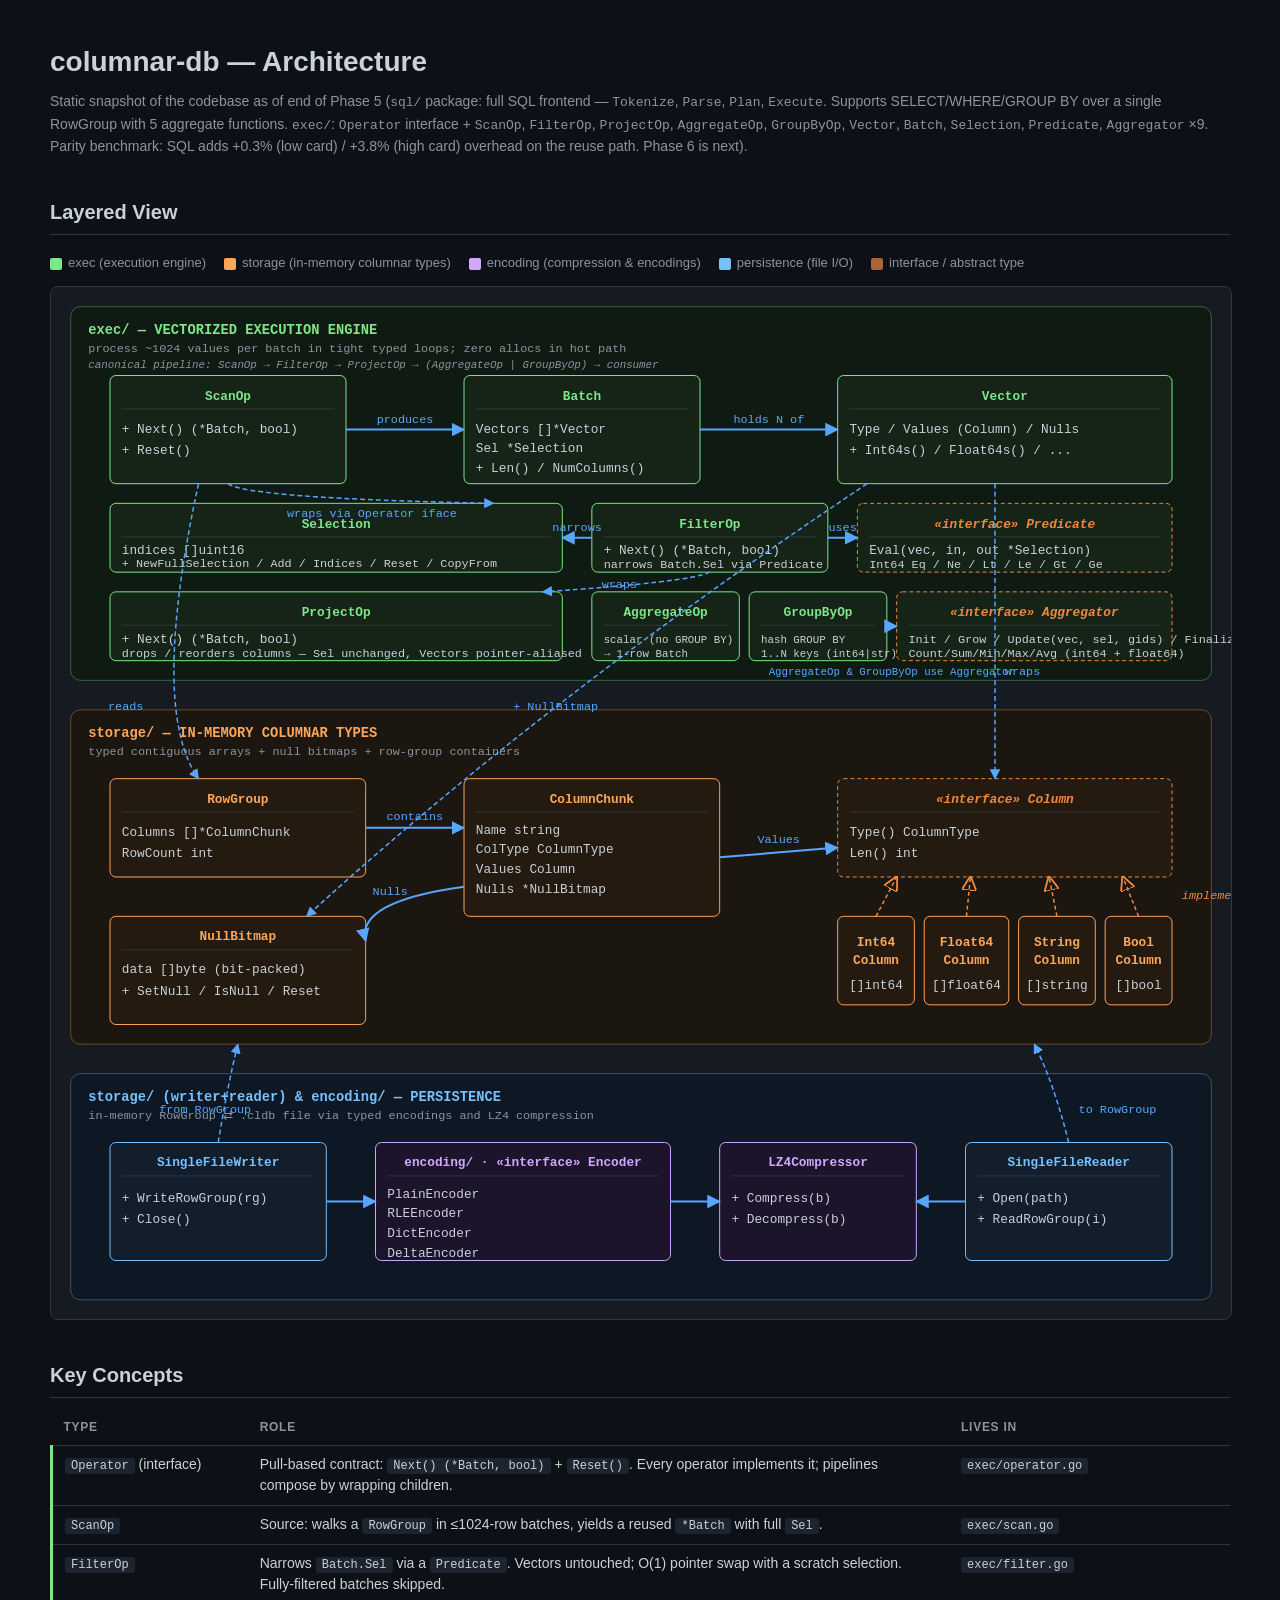
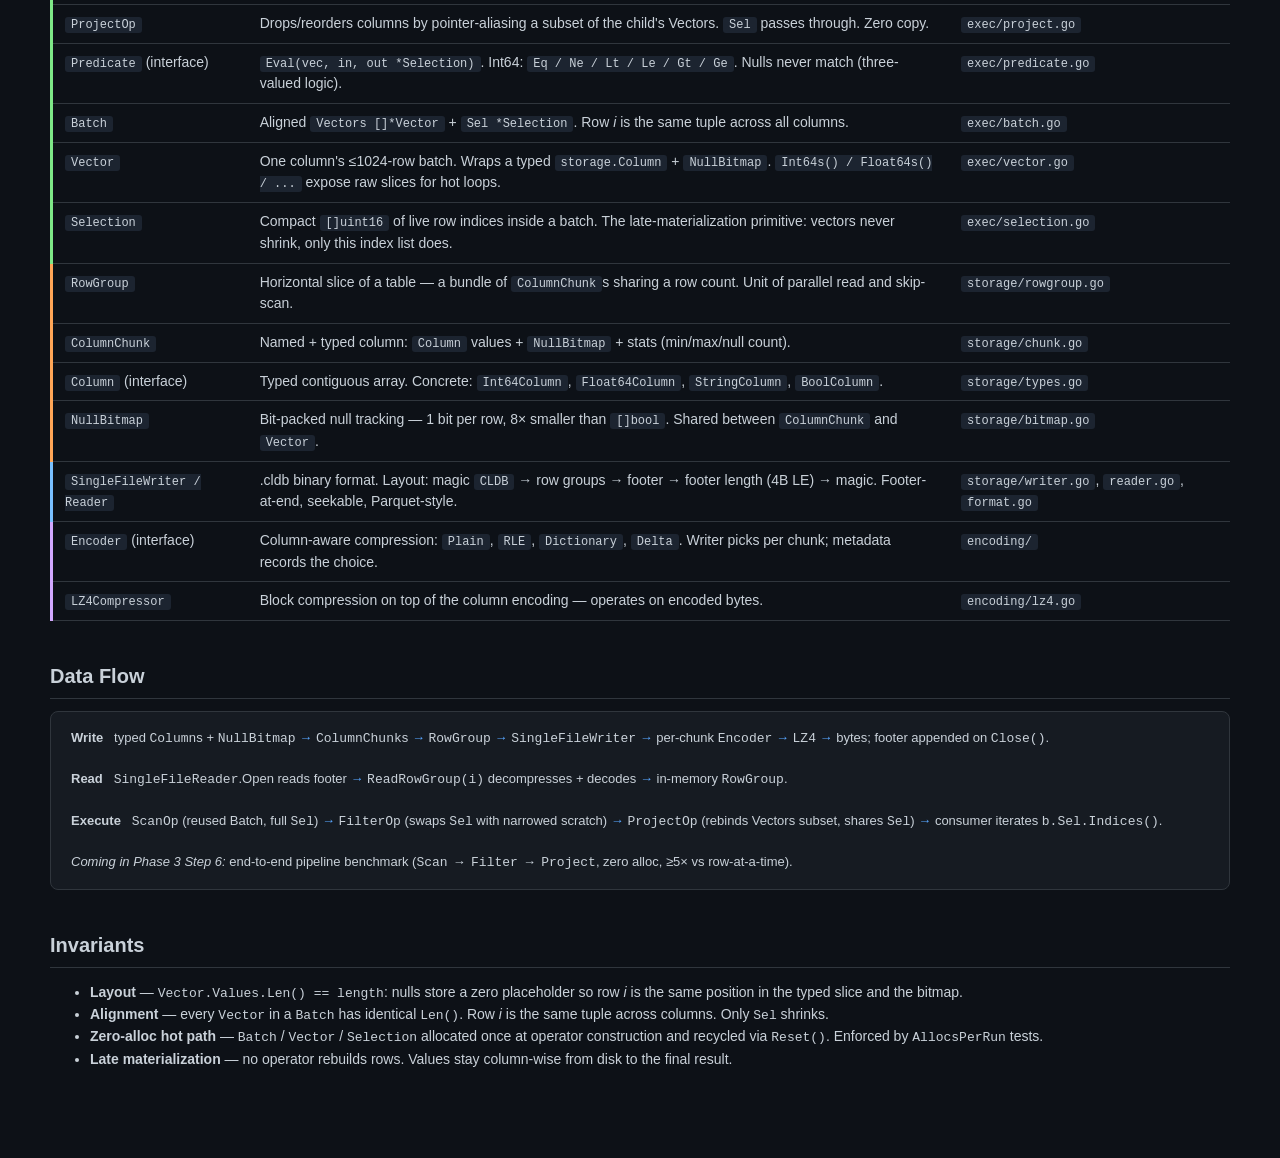
==== docs/architecture.html @ 546318e8 "Phase 5 Step 6: end-to-end integration suite + parity benchmark Closes Phase 5. Two deliverables:  1" ====
<!DOCTYPE html>
<html lang="en">
<head>
<meta charset="UTF-8">
<title>columnar-db — Architecture</title>
<style>
  :root {
    --bg: #0d1117;
    --panel: #161b22;
    --panel-2: #1c2430;
    --border: #30363d;
    --text: #c9d1d9;
    --muted: #8b949e;
    --accent: #58a6ff;
    --exec: #7ee787;
    --storage: #ffa657;
    --encoding: #d2a8ff;
    --disk: #79c0ff;
    --iface: #f0883e;
  }
  html, body {
    margin: 0;
    padding: 0;
    background: var(--bg);
    color: var(--text);
    font-family: -apple-system, "SF Pro Text", "Segoe UI", sans-serif;
    font-size: 14px;
    line-height: 1.55;
  }
  .page {
    max-width: 1180px;
    margin: 0 auto;
    padding: 40px 32px 80px;
  }
  h1 {
    font-size: 28px;
    margin: 0 0 8px;
  }
  h2 {
    font-size: 20px;
    margin: 40px 0 12px;
    padding-bottom: 6px;
    border-bottom: 1px solid var(--border);
  }
  .subtitle {
    color: var(--muted);
    margin: 0 0 24px;
  }
  code, .mono {
    font-family: "JetBrains Mono", "SF Mono", Menlo, Consolas, monospace;
    font-size: 13px;
  }
  .legend {
    display: flex;
    gap: 18px;
    flex-wrap: wrap;
    margin: 18px 0 12px;
    font-size: 13px;
    color: var(--muted);
  }
  .legend .swatch {
    display: inline-block;
    width: 12px;
    height: 12px;
    border-radius: 2px;
    margin-right: 6px;
    vertical-align: middle;
  }
  svg {
    width: 100%;
    height: auto;
    background: var(--panel);
    border: 1px solid var(--border);
    border-radius: 8px;
    display: block;
  }
  table {
    width: 100%;
    border-collapse: collapse;
    margin-top: 8px;
  }
  th, td {
    text-align: left;
    padding: 8px 12px;
    border-bottom: 1px solid var(--border);
    vertical-align: top;
  }
  th {
    color: var(--muted);
    font-weight: 600;
    font-size: 12px;
    text-transform: uppercase;
    letter-spacing: 0.06em;
  }
  td code {
    background: var(--panel-2);
    padding: 1px 6px;
    border-radius: 3px;
    font-size: 12px;
  }
  td.pkg-exec    { border-left: 3px solid var(--exec); }
  td.pkg-storage { border-left: 3px solid var(--storage); }
  td.pkg-encoding{ border-left: 3px solid var(--encoding); }
  td.pkg-disk    { border-left: 3px solid var(--disk); }
  .flow {
    background: var(--panel);
    border: 1px solid var(--border);
    border-radius: 8px;
    padding: 16px 20px;
    margin-top: 10px;
    font-size: 13px;
  }
  .flow ol { margin: 6px 0; padding-left: 20px; }
  .flow li { margin: 4px 0; }
  .arrow { color: var(--accent); }
</style>
</head>
<body>
<div class="page">

  <h1>columnar-db — Architecture</h1>
  <p class="subtitle">
    Static snapshot of the codebase as of end of Phase 5
    (<code>sql/</code> package: full SQL frontend —
    <code>Tokenize</code>, <code>Parse</code>, <code>Plan</code>,
    <code>Execute</code>. Supports SELECT/WHERE/GROUP BY over a
    single RowGroup with 5 aggregate functions.
    <code>exec/</code>: <code>Operator</code> interface +
    <code>ScanOp</code>, <code>FilterOp</code>, <code>ProjectOp</code>,
    <code>AggregateOp</code>, <code>GroupByOp</code>,
    <code>Vector</code>, <code>Batch</code>, <code>Selection</code>,
    <code>Predicate</code>, <code>Aggregator</code> ×9.
    Parity benchmark: SQL adds +0.3% (low card) / +3.8% (high
    card) overhead on the reuse path. Phase 6 is next).
  </p>

  <h2>Layered View</h2>

  <div class="legend">
    <span><span class="swatch" style="background:var(--exec)"></span>exec (execution engine)</span>
    <span><span class="swatch" style="background:var(--storage)"></span>storage (in-memory columnar types)</span>
    <span><span class="swatch" style="background:var(--encoding)"></span>encoding (compression &amp; encodings)</span>
    <span><span class="swatch" style="background:var(--disk)"></span>persistence (file I/O)</span>
    <span><span class="swatch" style="background:var(--iface);opacity:0.7"></span>interface / abstract type</span>
  </div>

<svg viewBox="0 0 1200 1050" xmlns="http://www.w3.org/2000/svg" font-family="JetBrains Mono, SF Mono, Menlo, monospace" font-size="13">

  <defs>
    <marker id="arrow" viewBox="0 0 10 10" refX="9" refY="5"
            markerWidth="7" markerHeight="7" orient="auto-start-reverse">
      <path d="M 0 0 L 10 5 L 0 10 z" fill="#58a6ff"/>
    </marker>
    <marker id="arrowDim" viewBox="0 0 10 10" refX="9" refY="5"
            markerWidth="6" markerHeight="6" orient="auto-start-reverse">
      <path d="M 0 0 L 10 5 L 0 10 z" fill="#8b949e"/>
    </marker>
    <marker id="implArrow" viewBox="0 0 12 12" refX="11" refY="6"
            markerWidth="10" markerHeight="10" orient="auto-start-reverse">
      <path d="M 0 0 L 12 6 L 0 12 z" fill="none" stroke="#f0883e" stroke-width="1.5"/>
    </marker>
  </defs>

  <!-- ============================== -->
  <!-- LAYER 1: EXECUTION             -->
  <!-- ============================== -->
  <rect x="20" y="20" width="1160" height="380" rx="10"
        fill="#0f1b12" stroke="#7ee787" stroke-opacity="0.35"/>
  <text x="38" y="48" fill="#7ee787" font-weight="700" font-size="14">exec/ — VECTORIZED EXECUTION ENGINE</text>
  <text x="38" y="66" fill="#8b949e" font-size="12">process ~1024 values per batch in tight typed loops; zero allocs in hot path</text>
  <text x="38" y="82" fill="#8b949e" font-size="11" font-style="italic">canonical pipeline: ScanOp → FilterOp → ProjectOp → (AggregateOp | GroupByOp) → consumer</text>

  <!-- ScanOp -->
  <g>
    <rect x="60" y="90" width="240" height="110" rx="6" fill="#162418" stroke="#7ee787"/>
    <text x="180" y="115" text-anchor="middle" fill="#7ee787" font-weight="700">ScanOp</text>
    <line x1="72" y1="124" x2="288" y2="124" stroke="#30363d"/>
    <text x="72" y="148" fill="#c9d1d9">+ Next() (*Batch, bool)</text>
    <text x="72" y="170" fill="#c9d1d9">+ Reset()</text>
  </g>

  <!-- Batch -->
  <g>
    <rect x="420" y="90" width="240" height="110" rx="6" fill="#162418" stroke="#7ee787"/>
    <text x="540" y="115" text-anchor="middle" fill="#7ee787" font-weight="700">Batch</text>
    <line x1="432" y1="124" x2="648" y2="124" stroke="#30363d"/>
    <text x="432" y="148" fill="#c9d1d9">Vectors []*Vector</text>
    <text x="432" y="168" fill="#c9d1d9">Sel     *Selection</text>
    <text x="432" y="188" fill="#c9d1d9">+ Len() / NumColumns()</text>
  </g>

  <!-- Vector -->
  <g>
    <rect x="800" y="90" width="340" height="110" rx="6" fill="#162418" stroke="#7ee787"/>
    <text x="970" y="115" text-anchor="middle" fill="#7ee787" font-weight="700">Vector</text>
    <line x1="812" y1="124" x2="1128" y2="124" stroke="#30363d"/>
    <text x="812" y="148" fill="#c9d1d9">Type / Values (Column) / Nulls</text>
    <text x="812" y="170" fill="#c9d1d9">+ Int64s() / Float64s() / ...</text>
  </g>

  <!-- exec edges: ScanOp produces Batch, Batch contains Vectors -->
  <line x1="300" y1="145" x2="420" y2="145" stroke="#58a6ff" stroke-width="2" marker-end="url(#arrow)"/>
  <text x="360" y="138" text-anchor="middle" fill="#58a6ff" font-size="12">produces</text>
  <line x1="660" y1="145" x2="800" y2="145" stroke="#58a6ff" stroke-width="2" marker-end="url(#arrow)"/>
  <text x="730" y="138" text-anchor="middle" fill="#58a6ff" font-size="12">holds N of</text>

  <!-- Selection (row 2 left) -->
  <g>
    <rect x="60" y="220" width="460" height="70" rx="6" fill="#162418" stroke="#7ee787"/>
    <text x="290" y="245" text-anchor="middle" fill="#7ee787" font-weight="700">Selection</text>
    <line x1="72" y1="254" x2="508" y2="254" stroke="#30363d"/>
    <text x="72" y="272" fill="#c9d1d9">indices []uint16</text>
    <text x="72" y="285" fill="#c9d1d9" font-size="12">+ NewFullSelection / Add / Indices / Reset / CopyFrom</text>
  </g>

  <!-- FilterOp (row 2 middle) -->
  <g>
    <rect x="550" y="220" width="240" height="70" rx="6" fill="#162418" stroke="#7ee787"/>
    <text x="670" y="245" text-anchor="middle" fill="#7ee787" font-weight="700">FilterOp</text>
    <line x1="562" y1="254" x2="778" y2="254" stroke="#30363d"/>
    <text x="562" y="272" fill="#c9d1d9">+ Next() (*Batch, bool)</text>
    <text x="562" y="286" fill="#c9d1d9" font-size="12">narrows Batch.Sel via Predicate</text>
  </g>

  <!-- Predicate interface (row 2 right) -->
  <g>
    <rect x="820" y="220" width="320" height="70" rx="6"
          fill="#162418" stroke="#f0883e" stroke-dasharray="4 3"/>
    <text x="980" y="245" text-anchor="middle" fill="#f0883e" font-weight="700" font-style="italic">«interface» Predicate</text>
    <line x1="832" y1="254" x2="1128" y2="254" stroke="#30363d"/>
    <text x="832" y="272" fill="#c9d1d9">Eval(vec, in, out *Selection)</text>
    <text x="832" y="286" fill="#c9d1d9" font-size="12">Int64 Eq / Ne / Lt / Le / Gt / Ge</text>
  </g>

  <!-- Selection ↔ FilterOp relation (narrows) -->
  <line x1="520" y1="255" x2="550" y2="255" stroke="#58a6ff" stroke-width="2" marker-start="url(#arrow)"/>
  <text x="535" y="248" text-anchor="middle" fill="#58a6ff" font-size="12">narrows</text>

  <!-- FilterOp → Predicate (uses) -->
  <line x1="790" y1="255" x2="820" y2="255" stroke="#58a6ff" stroke-width="2" marker-end="url(#arrow)"/>
  <text x="805" y="248" text-anchor="middle" fill="#58a6ff" font-size="12">uses</text>

  <!-- ScanOp → FilterOp (wraps as child) -->
  <path d="M 180 200 Q 200 215 450 220" fill="none" stroke="#58a6ff" stroke-width="1.5" stroke-dasharray="5 3" marker-end="url(#arrow)"/>
  <text x="240" y="234" fill="#58a6ff" font-size="12">wraps via Operator iface</text>

  <!-- ProjectOp (row 3 left) -->
  <g>
    <rect x="60" y="310" width="460" height="70" rx="6" fill="#162418" stroke="#7ee787"/>
    <text x="290" y="335" text-anchor="middle" fill="#7ee787" font-weight="700">ProjectOp</text>
    <line x1="72" y1="344" x2="508" y2="344" stroke="#30363d"/>
    <text x="72" y="362" fill="#c9d1d9">+ Next() (*Batch, bool)</text>
    <text x="72" y="376" fill="#c9d1d9" font-size="12">drops / reorders columns — Sel unchanged, Vectors pointer-aliased</text>
  </g>

  <!-- AggregateOp (Phase 4 Step 3) -->
  <g>
    <rect x="550" y="310" width="150" height="70" rx="6" fill="#162418" stroke="#7ee787"/>
    <text x="625" y="335" text-anchor="middle" fill="#7ee787" font-weight="700">AggregateOp</text>
    <line x1="562" y1="344" x2="688" y2="344" stroke="#30363d"/>
    <text x="562" y="362" fill="#c9d1d9" font-size="11">scalar (no GROUP BY)</text>
    <text x="562" y="376" fill="#c9d1d9" font-size="11">→ 1-row Batch</text>
  </g>

  <!-- GroupByOp (Phase 4 Step 4) -->
  <g>
    <rect x="710" y="310" width="140" height="70" rx="6" fill="#162418" stroke="#7ee787"/>
    <text x="780" y="335" text-anchor="middle" fill="#7ee787" font-weight="700">GroupByOp</text>
    <line x1="722" y1="344" x2="838" y2="344" stroke="#30363d"/>
    <text x="722" y="362" fill="#c9d1d9" font-size="11">hash GROUP BY</text>
    <text x="722" y="376" fill="#c9d1d9" font-size="11">1..N keys (int64|str)</text>
  </g>

  <!-- Aggregator interface (row 3 right) -->
  <g>
    <rect x="860" y="310" width="280" height="70" rx="6"
          fill="#162418" stroke="#f0883e" stroke-dasharray="4 3"/>
    <text x="1000" y="335" text-anchor="middle" fill="#f0883e" font-weight="700" font-style="italic">«interface» Aggregator</text>
    <line x1="872" y1="344" x2="1128" y2="344" stroke="#30363d"/>
    <text x="872" y="362" fill="#c9d1d9" font-size="12">Init / Grow / Update(vec, sel, gids) / Finalize</text>
    <text x="872" y="376" fill="#c9d1d9" font-size="12">Count/Sum/Min/Max/Avg (int64 + float64)</text>
  </g>

  <!-- AggregateOp + GroupByOp → Aggregator (both use) -->
  <line x1="850" y1="345" x2="860" y2="345" stroke="#58a6ff" stroke-width="2" marker-end="url(#arrow)"/>
  <text x="855" y="395" text-anchor="middle" fill="#58a6ff" font-size="11">AggregateOp &amp; GroupByOp use Aggregator</text>

  <!-- FilterOp → ProjectOp (wraps as child) -->
  <path d="M 670 290 Q 650 300 500 310" fill="none" stroke="#58a6ff" stroke-width="1.5" stroke-dasharray="5 3" marker-end="url(#arrow)"/>
  <text x="560" y="306" fill="#58a6ff" font-size="12">wraps</text>

  <!-- ============================== -->
  <!-- LAYER 2: STORAGE (in-memory)   -->
  <!-- ============================== -->
  <rect x="20" y="430" width="1160" height="340" rx="10"
        fill="#1c1610" stroke="#ffa657" stroke-opacity="0.35"/>
  <text x="38" y="458" fill="#ffa657" font-weight="700" font-size="14">storage/ — IN-MEMORY COLUMNAR TYPES</text>
  <text x="38" y="476" fill="#8b949e" font-size="12">typed contiguous arrays + null bitmaps + row-group containers</text>

  <!-- RowGroup -->
  <g>
    <rect x="60" y="500" width="260" height="100" rx="6" fill="#241a10" stroke="#ffa657"/>
    <text x="190" y="525" text-anchor="middle" fill="#ffa657" font-weight="700">RowGroup</text>
    <line x1="72" y1="534" x2="308" y2="534" stroke="#30363d"/>
    <text x="72" y="558" fill="#c9d1d9">Columns []*ColumnChunk</text>
    <text x="72" y="580" fill="#c9d1d9">RowCount int</text>
  </g>

  <!-- ColumnChunk -->
  <g>
    <rect x="420" y="500" width="260" height="140" rx="6" fill="#241a10" stroke="#ffa657"/>
    <text x="550" y="525" text-anchor="middle" fill="#ffa657" font-weight="700">ColumnChunk</text>
    <line x1="432" y1="534" x2="668" y2="534" stroke="#30363d"/>
    <text x="432" y="556" fill="#c9d1d9">Name string</text>
    <text x="432" y="576" fill="#c9d1d9">ColType ColumnType</text>
    <text x="432" y="596" fill="#c9d1d9">Values Column</text>
    <text x="432" y="616" fill="#c9d1d9">Nulls *NullBitmap</text>
  </g>

  <!-- Column interface -->
  <g>
    <rect x="800" y="500" width="340" height="100" rx="6"
          fill="#241a10" stroke="#f0883e" stroke-dasharray="4 3"/>
    <text x="970" y="525" text-anchor="middle" fill="#f0883e" font-weight="700" font-style="italic">«interface» Column</text>
    <line x1="812" y1="534" x2="1128" y2="534" stroke="#30363d"/>
    <text x="812" y="558" fill="#c9d1d9">Type() ColumnType</text>
    <text x="812" y="580" fill="#c9d1d9">Len() int</text>
  </g>

  <!-- Typed columns -->
  <g>
    <rect x="800" y="640" width="78" height="90" rx="6" fill="#241a10" stroke="#ffa657"/>
    <text x="839" y="670" text-anchor="middle" fill="#ffa657" font-weight="700">Int64</text>
    <text x="839" y="688" text-anchor="middle" fill="#ffa657" font-weight="700">Column</text>
    <text x="839" y="714" text-anchor="middle" fill="#c9d1d9">[]int64</text>

    <rect x="888" y="640" width="86" height="90" rx="6" fill="#241a10" stroke="#ffa657"/>
    <text x="931" y="670" text-anchor="middle" fill="#ffa657" font-weight="700">Float64</text>
    <text x="931" y="688" text-anchor="middle" fill="#ffa657" font-weight="700">Column</text>
    <text x="931" y="714" text-anchor="middle" fill="#c9d1d9">[]float64</text>

    <rect x="984" y="640" width="78" height="90" rx="6" fill="#241a10" stroke="#ffa657"/>
    <text x="1023" y="670" text-anchor="middle" fill="#ffa657" font-weight="700">String</text>
    <text x="1023" y="688" text-anchor="middle" fill="#ffa657" font-weight="700">Column</text>
    <text x="1023" y="714" text-anchor="middle" fill="#c9d1d9">[]string</text>

    <rect x="1072" y="640" width="68" height="90" rx="6" fill="#241a10" stroke="#ffa657"/>
    <text x="1106" y="670" text-anchor="middle" fill="#ffa657" font-weight="700">Bool</text>
    <text x="1106" y="688" text-anchor="middle" fill="#ffa657" font-weight="700">Column</text>
    <text x="1106" y="714" text-anchor="middle" fill="#c9d1d9">[]bool</text>
  </g>

  <!-- NullBitmap -->
  <g>
    <rect x="60" y="640" width="260" height="110" rx="6" fill="#241a10" stroke="#ffa657"/>
    <text x="190" y="664" text-anchor="middle" fill="#ffa657" font-weight="700">NullBitmap</text>
    <line x1="72" y1="674" x2="308" y2="674" stroke="#30363d"/>
    <text x="72" y="698" fill="#c9d1d9">data []byte (bit-packed)</text>
    <text x="72" y="720" fill="#c9d1d9">+ SetNull / IsNull / Reset</text>
  </g>

  <!-- storage edges -->
  <!-- RowGroup contains ColumnChunk -->
  <line x1="320" y1="550" x2="420" y2="550" stroke="#58a6ff" stroke-width="2" marker-end="url(#arrow)"/>
  <text x="370" y="542" text-anchor="middle" fill="#58a6ff" font-size="12">contains</text>

  <!-- ColumnChunk → Column (field) -->
  <line x1="680" y1="580" x2="800" y2="570" stroke="#58a6ff" stroke-width="2" marker-end="url(#arrow)"/>
  <text x="740" y="565" text-anchor="middle" fill="#58a6ff" font-size="12">Values</text>

  <!-- ColumnChunk → NullBitmap (curve) -->
  <path d="M 420 610 Q 310 625 320 665" fill="none" stroke="#58a6ff" stroke-width="2" marker-end="url(#arrow)"/>
  <text x="345" y="618" text-anchor="middle" fill="#58a6ff" font-size="12">Nulls</text>

  <!-- Column interface implemented by typed columns -->
  <line x1="839" y1="640" x2="860" y2="600" stroke="#f0883e" stroke-width="1.5" stroke-dasharray="4 3" marker-end="url(#implArrow)"/>
  <line x1="931" y1="640" x2="935" y2="600" stroke="#f0883e" stroke-width="1.5" stroke-dasharray="4 3" marker-end="url(#implArrow)"/>
  <line x1="1023" y1="640" x2="1015" y2="600" stroke="#f0883e" stroke-width="1.5" stroke-dasharray="4 3" marker-end="url(#implArrow)"/>
  <line x1="1106" y1="640" x2="1090" y2="600" stroke="#f0883e" stroke-width="1.5" stroke-dasharray="4 3" marker-end="url(#implArrow)"/>
  <text x="1150" y="622" fill="#f0883e" font-size="12" font-style="italic">implements</text>

  <!-- Vector wraps Column + NullBitmap — cross-layer arrows (dashed blue) -->
  <!-- from Vector (exec layer, y~200) down to Column iface (y~500) -->
  <line x1="960" y1="200" x2="960" y2="500" stroke="#58a6ff" stroke-width="1.5" stroke-dasharray="5 3" marker-end="url(#arrow)"/>
  <text x="970" y="395" fill="#58a6ff" font-size="12">wraps</text>
  <!-- from Vector down to NullBitmap -->
  <path d="M 830 200 Q 500 420 260 640" fill="none" stroke="#58a6ff" stroke-width="1.5" stroke-dasharray="5 3" marker-end="url(#arrow)"/>
  <text x="470" y="430" fill="#58a6ff" font-size="12">+ NullBitmap</text>

  <!-- ScanOp reads from RowGroup — cross-layer -->
  <path d="M 150 200 Q 100 430 150 500" fill="none" stroke="#58a6ff" stroke-width="1.5" stroke-dasharray="5 3" marker-end="url(#arrow)"/>
  <text x="58" y="430" fill="#58a6ff" font-size="12">reads</text>

  <!-- ============================== -->
  <!-- LAYER 3: PERSISTENCE           -->
  <!-- ============================== -->
  <rect x="20" y="800" width="1160" height="230" rx="10"
        fill="#0d1824" stroke="#79c0ff" stroke-opacity="0.35"/>
  <text x="38" y="828" fill="#79c0ff" font-weight="700" font-size="14">storage/ (writer+reader) &amp; encoding/ — PERSISTENCE</text>
  <text x="38" y="846" fill="#8b949e" font-size="12">in-memory RowGroup ⇄ .cldb file via typed encodings and LZ4 compression</text>

  <!-- Writer -->
  <g>
    <rect x="60" y="870" width="220" height="120" rx="6" fill="#121e2c" stroke="#79c0ff"/>
    <text x="170" y="894" text-anchor="middle" fill="#79c0ff" font-weight="700">SingleFileWriter</text>
    <line x1="72" y1="904" x2="268" y2="904" stroke="#30363d"/>
    <text x="72" y="930" fill="#c9d1d9">+ WriteRowGroup(rg)</text>
    <text x="72" y="952" fill="#c9d1d9">+ Close()</text>
  </g>

  <!-- Encoding -->
  <g>
    <rect x="330" y="870" width="300" height="120" rx="6"
          fill="#1c142a" stroke="#d2a8ff"/>
    <text x="480" y="894" text-anchor="middle" fill="#d2a8ff" font-weight="700">encoding/ · «interface» Encoder</text>
    <line x1="342" y1="904" x2="618" y2="904" stroke="#30363d"/>
    <text x="342" y="926" fill="#c9d1d9">PlainEncoder</text>
    <text x="342" y="946" fill="#c9d1d9">RLEEncoder</text>
    <text x="342" y="966" fill="#c9d1d9">DictEncoder</text>
    <text x="342" y="986" fill="#c9d1d9">DeltaEncoder</text>
  </g>

  <!-- LZ4 -->
  <g>
    <rect x="680" y="870" width="200" height="120" rx="6"
          fill="#1c142a" stroke="#d2a8ff"/>
    <text x="780" y="894" text-anchor="middle" fill="#d2a8ff" font-weight="700">LZ4Compressor</text>
    <line x1="692" y1="904" x2="868" y2="904" stroke="#30363d"/>
    <text x="692" y="930" fill="#c9d1d9">+ Compress(b)</text>
    <text x="692" y="952" fill="#c9d1d9">+ Decompress(b)</text>
  </g>

  <!-- Reader -->
  <g>
    <rect x="930" y="870" width="210" height="120" rx="6" fill="#121e2c" stroke="#79c0ff"/>
    <text x="1035" y="894" text-anchor="middle" fill="#79c0ff" font-weight="700">SingleFileReader</text>
    <line x1="942" y1="904" x2="1128" y2="904" stroke="#30363d"/>
    <text x="942" y="930" fill="#c9d1d9">+ Open(path)</text>
    <text x="942" y="952" fill="#c9d1d9">+ ReadRowGroup(i)</text>
  </g>

  <!-- persistence edges: writer → encoder → lz4 → disk, disk → lz4 → encoder → reader -->
  <line x1="280" y1="930" x2="330" y2="930" stroke="#58a6ff" stroke-width="2" marker-end="url(#arrow)"/>
  <line x1="630" y1="930" x2="680" y2="930" stroke="#58a6ff" stroke-width="2" marker-end="url(#arrow)"/>
  <line x1="880" y1="930" x2="930" y2="930" stroke="#58a6ff" stroke-width="2" marker-start="url(#arrow)"/>

  <!-- writer up to RowGroup, reader up to RowGroup -->
  <path d="M 170 870 Q 180 810 190 770" fill="none" stroke="#58a6ff" stroke-width="1.5" stroke-dasharray="5 3" marker-end="url(#arrow)"/>
  <text x="110" y="840" fill="#58a6ff" font-size="12">from RowGroup</text>

  <path d="M 1035 870 Q 1020 810 1000 770" fill="none" stroke="#58a6ff" stroke-width="1.5" stroke-dasharray="5 3" marker-end="url(#arrow)"/>
  <text x="1045" y="840" fill="#58a6ff" font-size="12">to RowGroup</text>

</svg>

  <h2>Key Concepts</h2>

  <table>
    <thead>
      <tr>
        <th>Type</th>
        <th>Role</th>
        <th>Lives in</th>
      </tr>
    </thead>
    <tbody>
      <tr>
        <td class="pkg-exec"><code>Operator</code> (interface)</td>
        <td>Pull-based contract: <code>Next() (*Batch, bool)</code> + <code>Reset()</code>. Every operator implements it; pipelines compose by wrapping children.</td>
        <td><code>exec/operator.go</code></td>
      </tr>
      <tr>
        <td class="pkg-exec"><code>ScanOp</code></td>
        <td>Source: walks a <code>RowGroup</code> in ≤1024-row batches, yields a reused <code>*Batch</code> with full <code>Sel</code>.</td>
        <td><code>exec/scan.go</code></td>
      </tr>
      <tr>
        <td class="pkg-exec"><code>FilterOp</code></td>
        <td>Narrows <code>Batch.Sel</code> via a <code>Predicate</code>. Vectors untouched; O(1) pointer swap with a scratch selection. Fully-filtered batches skipped.</td>
        <td><code>exec/filter.go</code></td>
      </tr>
      <tr>
        <td class="pkg-exec"><code>ProjectOp</code></td>
        <td>Drops/reorders columns by pointer-aliasing a subset of the child's Vectors. <code>Sel</code> passes through. Zero copy.</td>
        <td><code>exec/project.go</code></td>
      </tr>
      <tr>
        <td class="pkg-exec"><code>Predicate</code> (interface)</td>
        <td><code>Eval(vec, in, out *Selection)</code>. Int64: <code>Eq / Ne / Lt / Le / Gt / Ge</code>. Nulls never match (three-valued logic).</td>
        <td><code>exec/predicate.go</code></td>
      </tr>
      <tr>
        <td class="pkg-exec"><code>Batch</code></td>
        <td>Aligned <code>Vectors []*Vector</code> + <code>Sel *Selection</code>. Row <em>i</em> is the same tuple across all columns.</td>
        <td><code>exec/batch.go</code></td>
      </tr>
      <tr>
        <td class="pkg-exec"><code>Vector</code></td>
        <td>One column's ≤1024-row batch. Wraps a typed <code>storage.Column</code> + <code>NullBitmap</code>. <code>Int64s() / Float64s() / ...</code> expose raw slices for hot loops.</td>
        <td><code>exec/vector.go</code></td>
      </tr>
      <tr>
        <td class="pkg-exec"><code>Selection</code></td>
        <td>Compact <code>[]uint16</code> of live row indices inside a batch. The late-materialization primitive: vectors never shrink, only this index list does.</td>
        <td><code>exec/selection.go</code></td>
      </tr>
      <tr>
        <td class="pkg-storage"><code>RowGroup</code></td>
        <td>Horizontal slice of a table — a bundle of <code>ColumnChunk</code>s sharing a row count. Unit of parallel read and skip-scan.</td>
        <td><code>storage/rowgroup.go</code></td>
      </tr>
      <tr>
        <td class="pkg-storage"><code>ColumnChunk</code></td>
        <td>Named + typed column: <code>Column</code> values + <code>NullBitmap</code> + stats (min/max/null count).</td>
        <td><code>storage/chunk.go</code></td>
      </tr>
      <tr>
        <td class="pkg-storage"><code>Column</code> (interface)</td>
        <td>Typed contiguous array. Concrete: <code>Int64Column</code>, <code>Float64Column</code>, <code>StringColumn</code>, <code>BoolColumn</code>.</td>
        <td><code>storage/types.go</code></td>
      </tr>
      <tr>
        <td class="pkg-storage"><code>NullBitmap</code></td>
        <td>Bit-packed null tracking — 1 bit per row, 8× smaller than <code>[]bool</code>. Shared between <code>ColumnChunk</code> and <code>Vector</code>.</td>
        <td><code>storage/bitmap.go</code></td>
      </tr>
      <tr>
        <td class="pkg-disk"><code>SingleFileWriter / Reader</code></td>
        <td>.cldb binary format. Layout: magic <code>CLDB</code> → row groups → footer → footer length (4B LE) → magic. Footer-at-end, seekable, Parquet-style.</td>
        <td><code>storage/writer.go</code>, <code>reader.go</code>, <code>format.go</code></td>
      </tr>
      <tr>
        <td class="pkg-encoding"><code>Encoder</code> (interface)</td>
        <td>Column-aware compression: <code>Plain</code>, <code>RLE</code>, <code>Dictionary</code>, <code>Delta</code>. Writer picks per chunk; metadata records the choice.</td>
        <td><code>encoding/</code></td>
      </tr>
      <tr>
        <td class="pkg-encoding"><code>LZ4Compressor</code></td>
        <td>Block compression on top of the column encoding — operates on encoded bytes.</td>
        <td><code>encoding/lz4.go</code></td>
      </tr>
    </tbody>
  </table>

  <h2>Data Flow</h2>

  <div class="flow">
    <strong>Write</strong> &nbsp; typed <code>Column</code>s + <code>NullBitmap</code> <span class="arrow">→</span> <code>ColumnChunk</code>s <span class="arrow">→</span> <code>RowGroup</code> <span class="arrow">→</span> <code>SingleFileWriter</code> <span class="arrow">→</span> per-chunk <code>Encoder</code> <span class="arrow">→</span> <code>LZ4</code> <span class="arrow">→</span> bytes; footer appended on <code>Close()</code>.
    <br><br>
    <strong>Read</strong> &nbsp; <code>SingleFileReader</code>.Open reads footer <span class="arrow">→</span> <code>ReadRowGroup(i)</code> decompresses + decodes <span class="arrow">→</span> in-memory <code>RowGroup</code>.
    <br><br>
    <strong>Execute</strong> &nbsp; <code>ScanOp</code> (reused Batch, full <code>Sel</code>) <span class="arrow">→</span> <code>FilterOp</code> (swaps <code>Sel</code> with narrowed scratch) <span class="arrow">→</span> <code>ProjectOp</code> (rebinds Vectors subset, shares <code>Sel</code>) <span class="arrow">→</span> consumer iterates <code>b.Sel.Indices()</code>.
    <br><br>
    <em>Coming in Phase 3 Step 6:</em> end-to-end pipeline benchmark (<code>Scan → Filter → Project</code>, zero alloc, ≥5× vs row-at-a-time).
  </div>

  <h2>Invariants</h2>

  <ul>
    <li><strong>Layout</strong> — <code>Vector.Values.Len() == length</code>: nulls store a zero placeholder so row <em>i</em> is the same position in the typed slice and the bitmap.</li>
    <li><strong>Alignment</strong> — every <code>Vector</code> in a <code>Batch</code> has identical <code>Len()</code>. Row <em>i</em> is the same tuple across columns. Only <code>Sel</code> shrinks.</li>
    <li><strong>Zero-alloc hot path</strong> — <code>Batch</code> / <code>Vector</code> / <code>Selection</code> allocated once at operator construction and recycled via <code>Reset()</code>. Enforced by <code>AllocsPerRun</code> tests.</li>
    <li><strong>Late materialization</strong> — no operator rebuilds rows. Values stay column-wise from disk to the final result.</li>
  </ul>

</div>
</body>
</html>
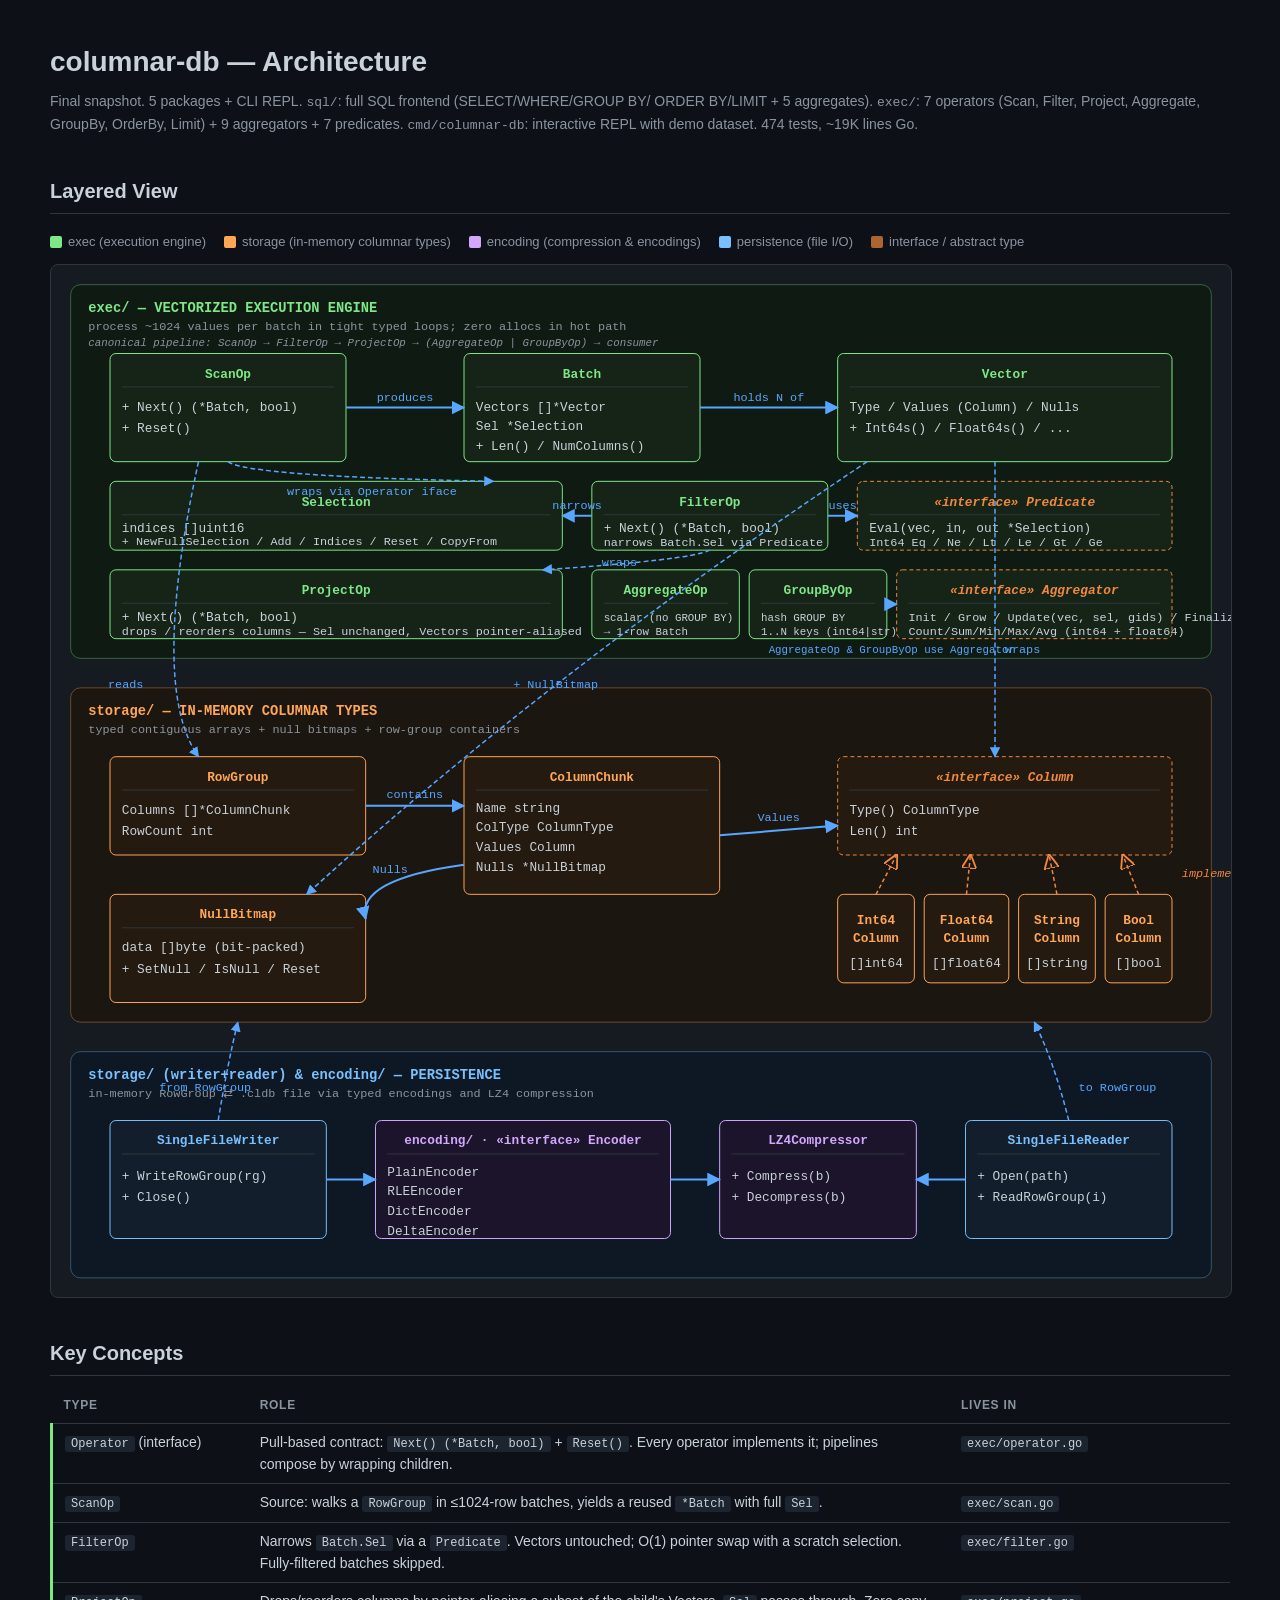
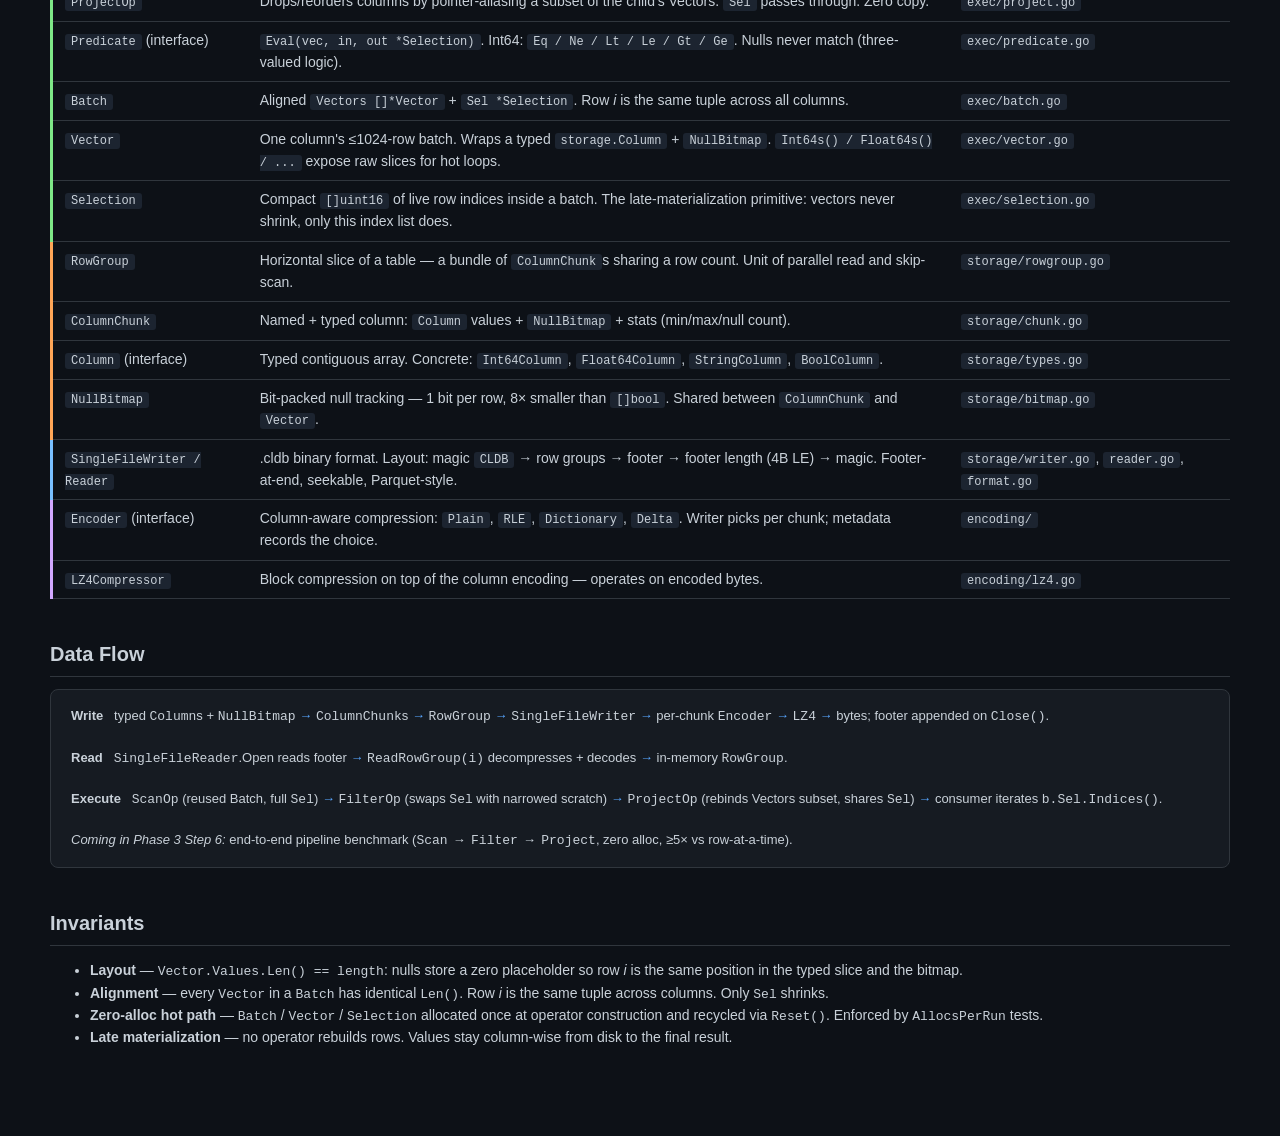
==== commit e7653800: "docs: final update — README rewrite, phase5-summary, plan.md status README.md: complete rewrite refl" ====
--- a/docs/architecture.html
+++ b/docs/architecture.html
@@ -120,18 +120,13 @@
 
   <h1>columnar-db — Architecture</h1>
   <p class="subtitle">
-    Static snapshot of the codebase as of end of Phase 5
-    (<code>sql/</code> package: full SQL frontend —
-    <code>Tokenize</code>, <code>Parse</code>, <code>Plan</code>,
-    <code>Execute</code>. Supports SELECT/WHERE/GROUP BY over a
-    single RowGroup with 5 aggregate functions.
-    <code>exec/</code>: <code>Operator</code> interface +
-    <code>ScanOp</code>, <code>FilterOp</code>, <code>ProjectOp</code>,
-    <code>AggregateOp</code>, <code>GroupByOp</code>,
-    <code>Vector</code>, <code>Batch</code>, <code>Selection</code>,
-    <code>Predicate</code>, <code>Aggregator</code> ×9.
-    Parity benchmark: SQL adds +0.3% (low card) / +3.8% (high
-    card) overhead on the reuse path. Phase 6 is next).
+    Final snapshot. 5 packages + CLI REPL.
+    <code>sql/</code>: full SQL frontend (SELECT/WHERE/GROUP BY/
+    ORDER BY/LIMIT + 5 aggregates).
+    <code>exec/</code>: 7 operators (Scan, Filter, Project,
+    Aggregate, GroupBy, OrderBy, Limit) + 9 aggregators + 7
+    predicates. <code>cmd/columnar-db</code>: interactive REPL
+    with demo dataset. 474 tests, ~19K lines Go.
   </p>
 
   <h2>Layered View</h2>
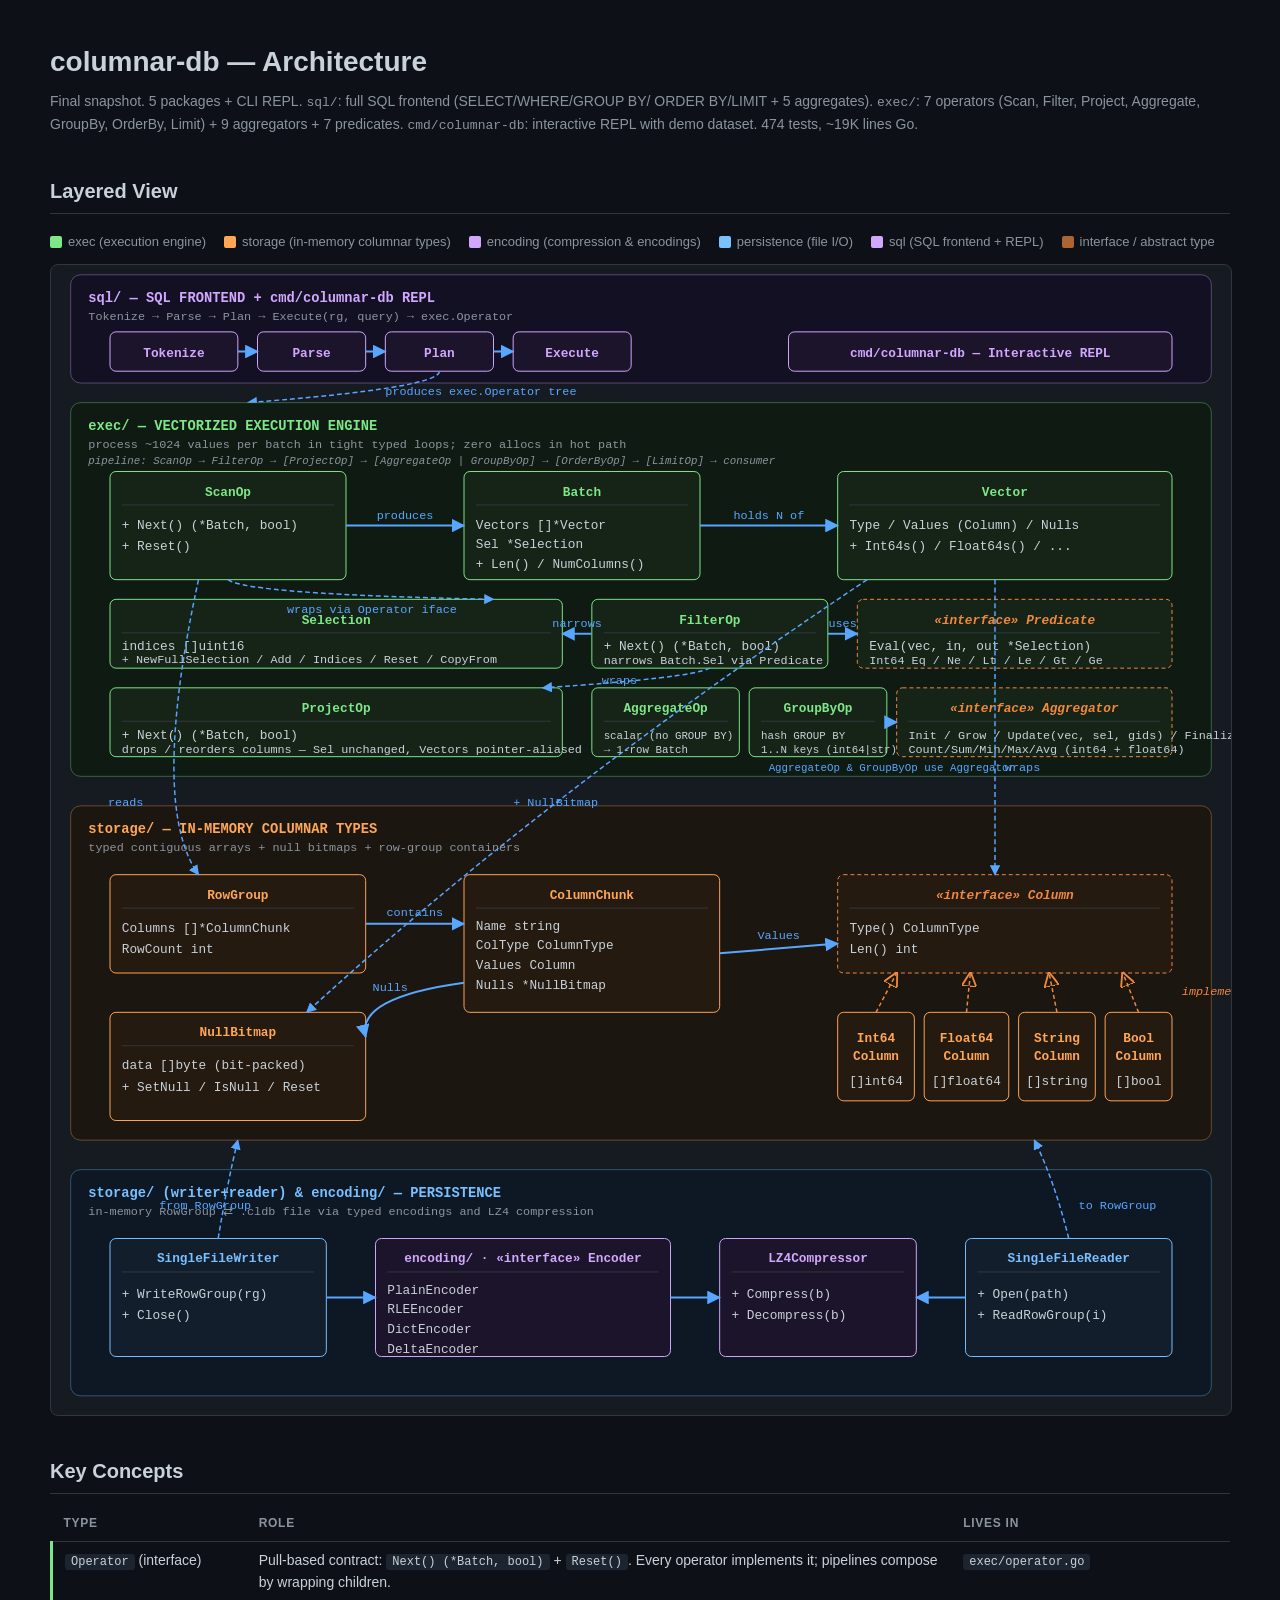
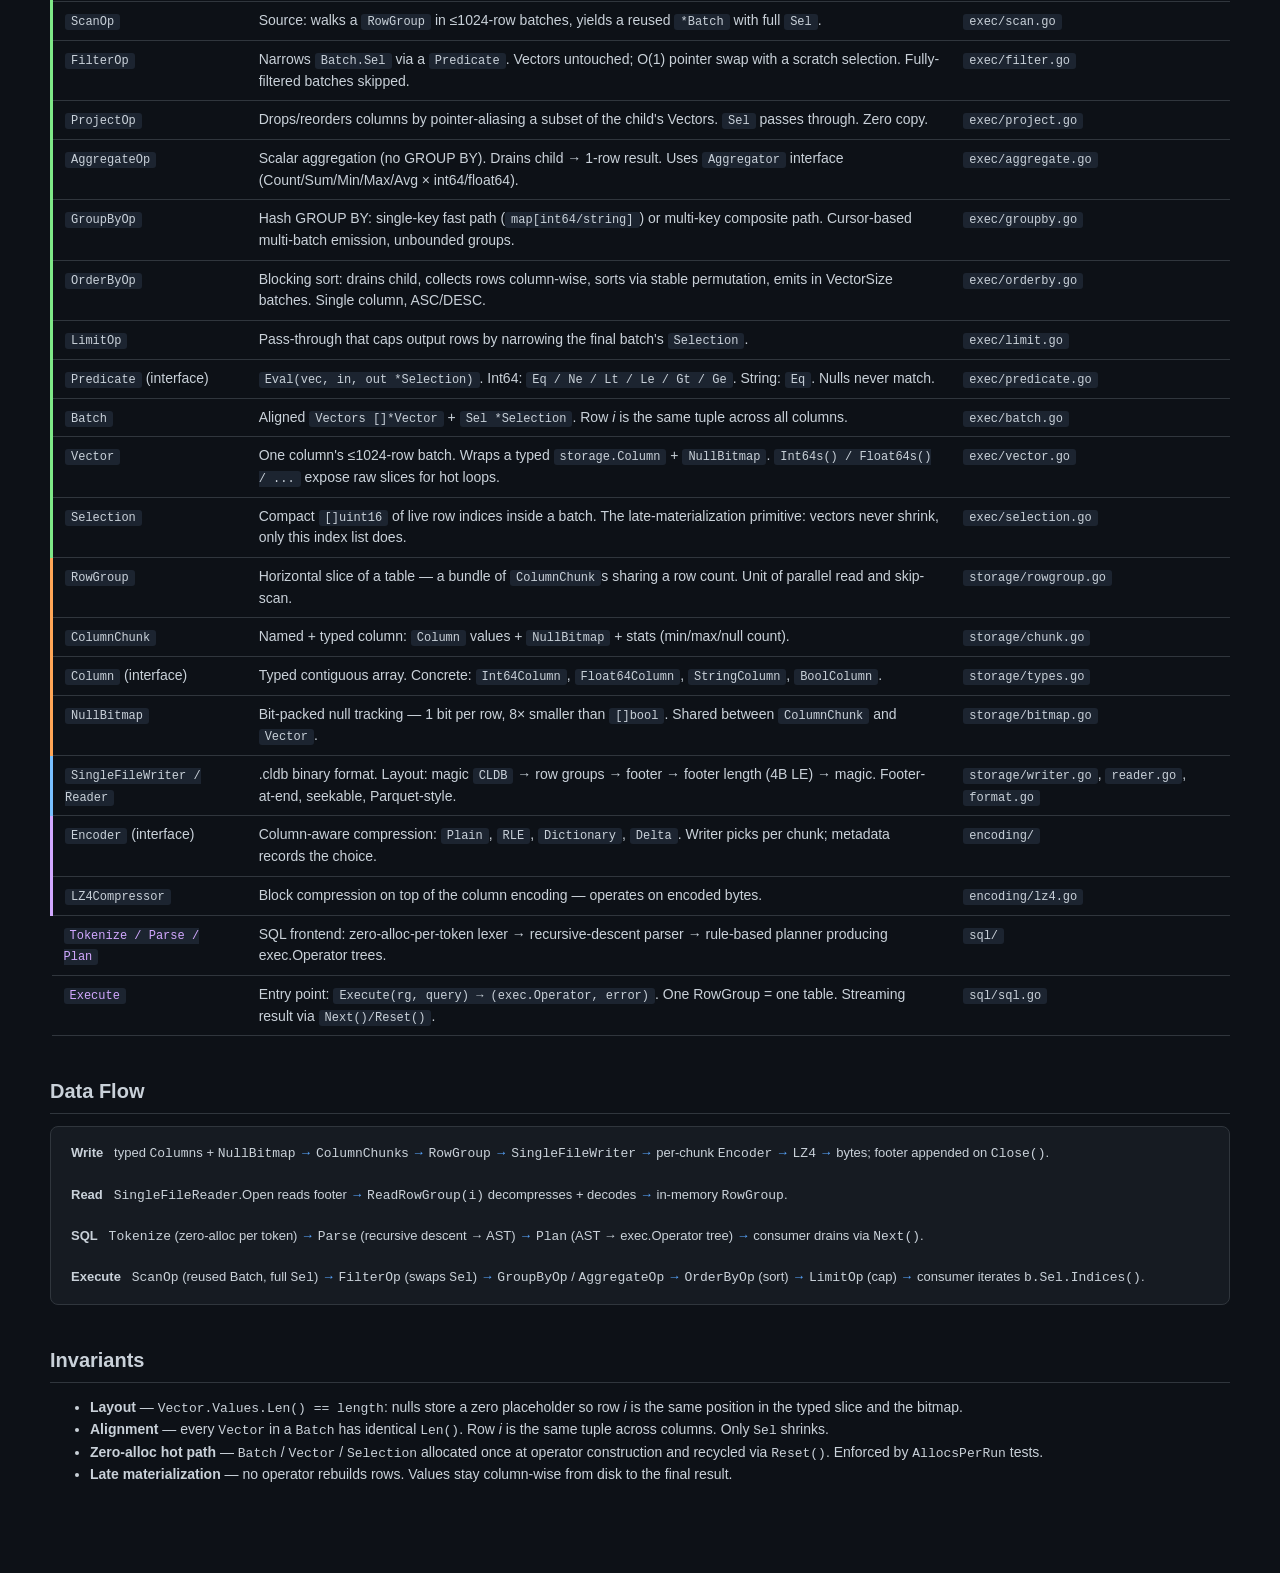
==== commit 1bc08d51: "docs/architecture.html: add sql/ layer, OrderByOp, LimitOp, REPL SVG diagram: - Extended viewBox upw" ====
--- a/docs/architecture.html
+++ b/docs/architecture.html
@@ -136,10 +136,11 @@
     <span><span class="swatch" style="background:var(--storage)"></span>storage (in-memory columnar types)</span>
     <span><span class="swatch" style="background:var(--encoding)"></span>encoding (compression &amp; encodings)</span>
     <span><span class="swatch" style="background:var(--disk)"></span>persistence (file I/O)</span>
+    <span><span class="swatch" style="background:#d2a8ff"></span>sql (SQL frontend + REPL)</span>
     <span><span class="swatch" style="background:var(--iface);opacity:0.7"></span>interface / abstract type</span>
   </div>
 
-<svg viewBox="0 0 1200 1050" xmlns="http://www.w3.org/2000/svg" font-family="JetBrains Mono, SF Mono, Menlo, monospace" font-size="13">
+<svg viewBox="0 -120 1200 1170" xmlns="http://www.w3.org/2000/svg" font-family="JetBrains Mono, SF Mono, Menlo, monospace" font-size="13">
 
   <defs>
     <marker id="arrow" viewBox="0 0 10 10" refX="9" refY="5"
@@ -157,13 +158,60 @@
   </defs>
 
   <!-- ============================== -->
+  <!-- LAYER 0: SQL FRONTEND + REPL   -->
+  <!-- ============================== -->
+  <rect x="20" y="-110" width="1160" height="110" rx="10"
+        fill="#141024" stroke="#d2a8ff" stroke-opacity="0.35"/>
+  <text x="38" y="-82" fill="#d2a8ff" font-weight="700" font-size="14">sql/ — SQL FRONTEND + cmd/columnar-db REPL</text>
+  <text x="38" y="-64" fill="#8b949e" font-size="12">Tokenize → Parse → Plan → Execute(rg, query) → exec.Operator</text>
+
+  <!-- Lexer -->
+  <g>
+    <rect x="60" y="-52" width="130" height="40" rx="6" fill="#1c142a" stroke="#d2a8ff"/>
+    <text x="125" y="-26" text-anchor="middle" fill="#d2a8ff" font-weight="700">Tokenize</text>
+  </g>
+
+  <!-- Parser -->
+  <g>
+    <rect x="210" y="-52" width="110" height="40" rx="6" fill="#1c142a" stroke="#d2a8ff"/>
+    <text x="265" y="-26" text-anchor="middle" fill="#d2a8ff" font-weight="700">Parse</text>
+  </g>
+
+  <!-- Planner -->
+  <g>
+    <rect x="340" y="-52" width="110" height="40" rx="6" fill="#1c142a" stroke="#d2a8ff"/>
+    <text x="395" y="-26" text-anchor="middle" fill="#d2a8ff" font-weight="700">Plan</text>
+  </g>
+
+  <!-- Execute -->
+  <g>
+    <rect x="470" y="-52" width="120" height="40" rx="6" fill="#1c142a" stroke="#d2a8ff"/>
+    <text x="530" y="-26" text-anchor="middle" fill="#d2a8ff" font-weight="700">Execute</text>
+  </g>
+
+  <!-- REPL -->
+  <g>
+    <rect x="750" y="-52" width="390" height="40" rx="6" fill="#1c142a" stroke="#d2a8ff"/>
+    <text x="945" y="-26" text-anchor="middle" fill="#d2a8ff" font-weight="700">cmd/columnar-db — Interactive REPL</text>
+  </g>
+
+  <!-- sql/ flow arrows -->
+  <line x1="190" y1="-32" x2="210" y2="-32" stroke="#58a6ff" stroke-width="2" marker-end="url(#arrow)"/>
+  <line x1="320" y1="-32" x2="340" y2="-32" stroke="#58a6ff" stroke-width="2" marker-end="url(#arrow)"/>
+  <line x1="450" y1="-32" x2="470" y2="-32" stroke="#58a6ff" stroke-width="2" marker-end="url(#arrow)"/>
+
+  <!-- sql → exec (Plan produces Operator tree) -->
+  <path d="M 395 -12 Q 395 5 200 20" fill="none" stroke="#58a6ff" stroke-width="1.5" stroke-dasharray="5 3" marker-end="url(#arrow)"/>
+  <text x="340" y="12" fill="#58a6ff" font-size="12">produces exec.Operator tree</text>
+
+  <!-- ============================== -->
   <!-- LAYER 1: EXECUTION             -->
   <!-- ============================== -->
   <rect x="20" y="20" width="1160" height="380" rx="10"
         fill="#0f1b12" stroke="#7ee787" stroke-opacity="0.35"/>
   <text x="38" y="48" fill="#7ee787" font-weight="700" font-size="14">exec/ — VECTORIZED EXECUTION ENGINE</text>
   <text x="38" y="66" fill="#8b949e" font-size="12">process ~1024 values per batch in tight typed loops; zero allocs in hot path</text>
-  <text x="38" y="82" fill="#8b949e" font-size="11" font-style="italic">canonical pipeline: ScanOp → FilterOp → ProjectOp → (AggregateOp | GroupByOp) → consumer</text>
+  <text x="38" y="82" fill="#8b949e" font-size="11" font-style="italic">pipeline: ScanOp → FilterOp → [ProjectOp] → [AggregateOp | GroupByOp] → [OrderByOp] → [LimitOp] → consumer</text>
 
   <!-- ScanOp -->
   <g>
@@ -480,8 +528,28 @@
         <td><code>exec/project.go</code></td>
       </tr>
       <tr>
+        <td class="pkg-exec"><code>AggregateOp</code></td>
+        <td>Scalar aggregation (no GROUP BY). Drains child → 1-row result. Uses <code>Aggregator</code> interface (Count/Sum/Min/Max/Avg × int64/float64).</td>
+        <td><code>exec/aggregate.go</code></td>
+      </tr>
+      <tr>
+        <td class="pkg-exec"><code>GroupByOp</code></td>
+        <td>Hash GROUP BY: single-key fast path (<code>map[int64/string]</code>) or multi-key composite path. Cursor-based multi-batch emission, unbounded groups.</td>
+        <td><code>exec/groupby.go</code></td>
+      </tr>
+      <tr>
+        <td class="pkg-exec"><code>OrderByOp</code></td>
+        <td>Blocking sort: drains child, collects rows column-wise, sorts via stable permutation, emits in VectorSize batches. Single column, ASC/DESC.</td>
+        <td><code>exec/orderby.go</code></td>
+      </tr>
+      <tr>
+        <td class="pkg-exec"><code>LimitOp</code></td>
+        <td>Pass-through that caps output rows by narrowing the final batch's <code>Selection</code>.</td>
+        <td><code>exec/limit.go</code></td>
+      </tr>
+      <tr>
         <td class="pkg-exec"><code>Predicate</code> (interface)</td>
-        <td><code>Eval(vec, in, out *Selection)</code>. Int64: <code>Eq / Ne / Lt / Le / Gt / Ge</code>. Nulls never match (three-valued logic).</td>
+        <td><code>Eval(vec, in, out *Selection)</code>. Int64: <code>Eq / Ne / Lt / Le / Gt / Ge</code>. String: <code>Eq</code>. Nulls never match.</td>
         <td><code>exec/predicate.go</code></td>
       </tr>
       <tr>
@@ -533,6 +601,16 @@
         <td class="pkg-encoding"><code>LZ4Compressor</code></td>
         <td>Block compression on top of the column encoding — operates on encoded bytes.</td>
         <td><code>encoding/lz4.go</code></td>
+      </tr>
+      <tr>
+        <td style="color:#d2a8ff"><code>Tokenize / Parse / Plan</code></td>
+        <td>SQL frontend: zero-alloc-per-token lexer → recursive-descent parser → rule-based planner producing exec.Operator trees.</td>
+        <td><code>sql/</code></td>
+      </tr>
+      <tr>
+        <td style="color:#d2a8ff"><code>Execute</code></td>
+        <td>Entry point: <code>Execute(rg, query) → (exec.Operator, error)</code>. One RowGroup = one table. Streaming result via <code>Next()/Reset()</code>.</td>
+        <td><code>sql/sql.go</code></td>
       </tr>
     </tbody>
   </table>
@@ -544,9 +622,9 @@
     <br><br>
     <strong>Read</strong> &nbsp; <code>SingleFileReader</code>.Open reads footer <span class="arrow">→</span> <code>ReadRowGroup(i)</code> decompresses + decodes <span class="arrow">→</span> in-memory <code>RowGroup</code>.
     <br><br>
-    <strong>Execute</strong> &nbsp; <code>ScanOp</code> (reused Batch, full <code>Sel</code>) <span class="arrow">→</span> <code>FilterOp</code> (swaps <code>Sel</code> with narrowed scratch) <span class="arrow">→</span> <code>ProjectOp</code> (rebinds Vectors subset, shares <code>Sel</code>) <span class="arrow">→</span> consumer iterates <code>b.Sel.Indices()</code>.
+    <strong>SQL</strong> &nbsp; <code>Tokenize</code> (zero-alloc per token) <span class="arrow">→</span> <code>Parse</code> (recursive descent → AST) <span class="arrow">→</span> <code>Plan</code> (AST → exec.Operator tree) <span class="arrow">→</span> consumer drains via <code>Next()</code>.
     <br><br>
-    <em>Coming in Phase 3 Step 6:</em> end-to-end pipeline benchmark (<code>Scan → Filter → Project</code>, zero alloc, ≥5× vs row-at-a-time).
+    <strong>Execute</strong> &nbsp; <code>ScanOp</code> (reused Batch, full <code>Sel</code>) <span class="arrow">→</span> <code>FilterOp</code> (swaps <code>Sel</code>) <span class="arrow">→</span> <code>GroupByOp</code> / <code>AggregateOp</code> <span class="arrow">→</span> <code>OrderByOp</code> (sort) <span class="arrow">→</span> <code>LimitOp</code> (cap) <span class="arrow">→</span> consumer iterates <code>b.Sel.Indices()</code>.
   </div>
 
   <h2>Invariants</h2>
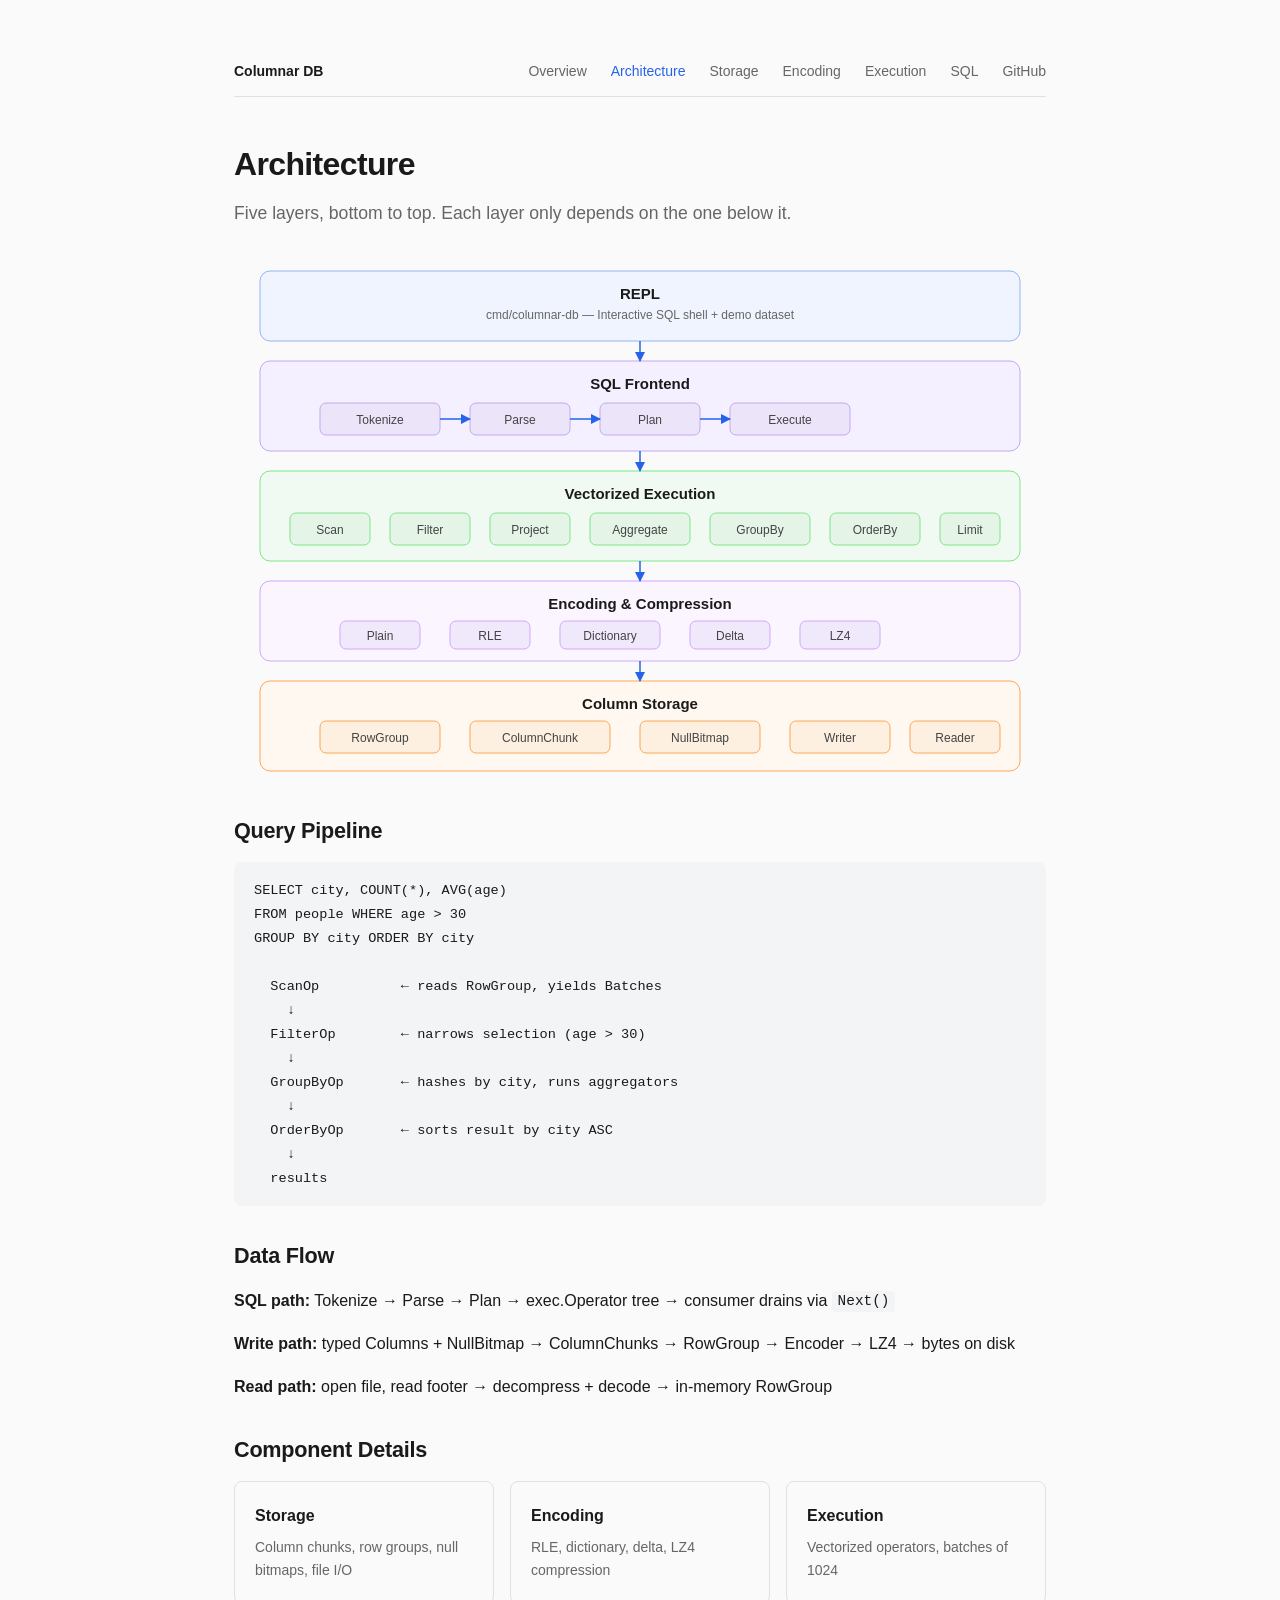
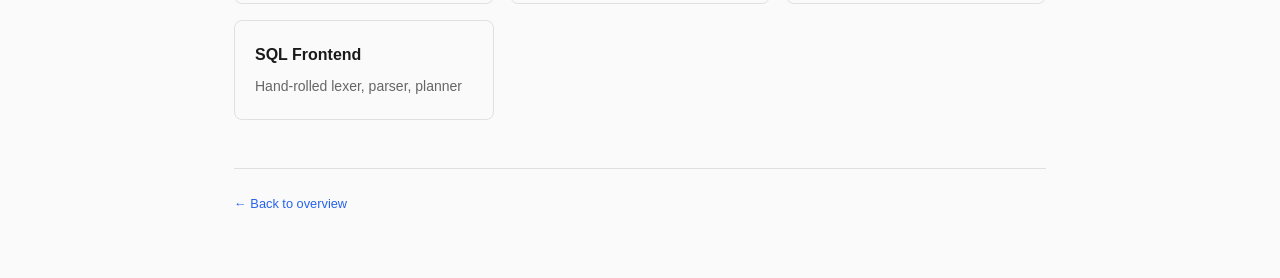
==== commit a22dac96: "docs: simplify architecture page and unify nav links Rewrote architecture.html with light theme, sim" ====
--- a/docs/architecture.html
+++ b/docs/architecture.html
@@ -1,641 +1,170 @@
 <!DOCTYPE html>
 <html lang="en">
 <head>
-<meta charset="UTF-8">
-<title>columnar-db — Architecture</title>
-<style>
-  :root {
-    --bg: #0d1117;
-    --panel: #161b22;
-    --panel-2: #1c2430;
-    --border: #30363d;
-    --text: #c9d1d9;
-    --muted: #8b949e;
-    --accent: #58a6ff;
-    --exec: #7ee787;
-    --storage: #ffa657;
-    --encoding: #d2a8ff;
-    --disk: #79c0ff;
-    --iface: #f0883e;
-  }
-  html, body {
-    margin: 0;
-    padding: 0;
-    background: var(--bg);
-    color: var(--text);
-    font-family: -apple-system, "SF Pro Text", "Segoe UI", sans-serif;
-    font-size: 14px;
-    line-height: 1.55;
-  }
-  .page {
-    max-width: 1180px;
-    margin: 0 auto;
-    padding: 40px 32px 80px;
-  }
-  h1 {
-    font-size: 28px;
-    margin: 0 0 8px;
-  }
-  h2 {
-    font-size: 20px;
-    margin: 40px 0 12px;
-    padding-bottom: 6px;
-    border-bottom: 1px solid var(--border);
-  }
-  .subtitle {
-    color: var(--muted);
-    margin: 0 0 24px;
-  }
-  code, .mono {
-    font-family: "JetBrains Mono", "SF Mono", Menlo, Consolas, monospace;
-    font-size: 13px;
-  }
-  .legend {
-    display: flex;
-    gap: 18px;
-    flex-wrap: wrap;
-    margin: 18px 0 12px;
-    font-size: 13px;
-    color: var(--muted);
-  }
-  .legend .swatch {
-    display: inline-block;
-    width: 12px;
-    height: 12px;
-    border-radius: 2px;
-    margin-right: 6px;
-    vertical-align: middle;
-  }
-  svg {
-    width: 100%;
-    height: auto;
-    background: var(--panel);
-    border: 1px solid var(--border);
-    border-radius: 8px;
-    display: block;
-  }
-  table {
-    width: 100%;
-    border-collapse: collapse;
-    margin-top: 8px;
-  }
-  th, td {
-    text-align: left;
-    padding: 8px 12px;
-    border-bottom: 1px solid var(--border);
-    vertical-align: top;
-  }
-  th {
-    color: var(--muted);
-    font-weight: 600;
-    font-size: 12px;
-    text-transform: uppercase;
-    letter-spacing: 0.06em;
-  }
-  td code {
-    background: var(--panel-2);
-    padding: 1px 6px;
-    border-radius: 3px;
-    font-size: 12px;
-  }
-  td.pkg-exec    { border-left: 3px solid var(--exec); }
-  td.pkg-storage { border-left: 3px solid var(--storage); }
-  td.pkg-encoding{ border-left: 3px solid var(--encoding); }
-  td.pkg-disk    { border-left: 3px solid var(--disk); }
-  .flow {
-    background: var(--panel);
-    border: 1px solid var(--border);
-    border-radius: 8px;
-    padding: 16px 20px;
-    margin-top: 10px;
-    font-size: 13px;
-  }
-  .flow ol { margin: 6px 0; padding-left: 20px; }
-  .flow li { margin: 4px 0; }
-  .arrow { color: var(--accent); }
-</style>
+  <meta charset="utf-8">
+  <meta name="viewport" content="width=device-width, initial-scale=1">
+  <title>Architecture — Columnar DB</title>
+  <link rel="stylesheet" href="style.css">
+  <style>
+    svg {
+      width: 100%;
+      max-width: 800px;
+      height: auto;
+      display: block;
+      margin: 1.5rem auto;
+    }
+  </style>
 </head>
 <body>
-<div class="page">
+<div class="container" style="max-width: 860px;">
+  <nav>
+    <a href="index.html" class="brand">Columnar DB</a>
+    <a href="index.html">Overview</a>
+    <a href="architecture.html" class="active">Architecture</a>
+    <a href="storage.html">Storage</a>
+    <a href="encoding.html">Encoding</a>
+    <a href="execution.html">Execution</a>
+    <a href="sql.html">SQL</a>
+    <a href="https://github.com/iyunbo/columnar-db">GitHub</a>
+  </nav>
 
-  <h1>columnar-db — Architecture</h1>
-  <p class="subtitle">
-    Final snapshot. 5 packages + CLI REPL.
-    <code>sql/</code>: full SQL frontend (SELECT/WHERE/GROUP BY/
-    ORDER BY/LIMIT + 5 aggregates).
-    <code>exec/</code>: 7 operators (Scan, Filter, Project,
-    Aggregate, GroupBy, OrderBy, Limit) + 9 aggregators + 7
-    predicates. <code>cmd/columnar-db</code>: interactive REPL
-    with demo dataset. 474 tests, ~19K lines Go.
-  </p>
+  <h1>Architecture</h1>
+  <p class="subtitle">Five layers, bottom to top. Each layer only depends on the one below it.</p>
 
-  <h2>Layered View</h2>
-
-  <div class="legend">
-    <span><span class="swatch" style="background:var(--exec)"></span>exec (execution engine)</span>
-    <span><span class="swatch" style="background:var(--storage)"></span>storage (in-memory columnar types)</span>
-    <span><span class="swatch" style="background:var(--encoding)"></span>encoding (compression &amp; encodings)</span>
-    <span><span class="swatch" style="background:var(--disk)"></span>persistence (file I/O)</span>
-    <span><span class="swatch" style="background:#d2a8ff"></span>sql (SQL frontend + REPL)</span>
-    <span><span class="swatch" style="background:var(--iface);opacity:0.7"></span>interface / abstract type</span>
-  </div>
-
-<svg viewBox="0 -120 1200 1170" xmlns="http://www.w3.org/2000/svg" font-family="JetBrains Mono, SF Mono, Menlo, monospace" font-size="13">
+<svg viewBox="0 0 800 520" xmlns="http://www.w3.org/2000/svg" font-family="-apple-system, BlinkMacSystemFont, 'Segoe UI', sans-serif" font-size="13">
 
   <defs>
     <marker id="arrow" viewBox="0 0 10 10" refX="9" refY="5"
             markerWidth="7" markerHeight="7" orient="auto-start-reverse">
-      <path d="M 0 0 L 10 5 L 0 10 z" fill="#58a6ff"/>
-    </marker>
-    <marker id="arrowDim" viewBox="0 0 10 10" refX="9" refY="5"
-            markerWidth="6" markerHeight="6" orient="auto-start-reverse">
-      <path d="M 0 0 L 10 5 L 0 10 z" fill="#8b949e"/>
-    </marker>
-    <marker id="implArrow" viewBox="0 0 12 12" refX="11" refY="6"
-            markerWidth="10" markerHeight="10" orient="auto-start-reverse">
-      <path d="M 0 0 L 12 6 L 0 12 z" fill="none" stroke="#f0883e" stroke-width="1.5"/>
+      <path d="M 0 0 L 10 5 L 0 10 z" fill="#2563eb"/>
     </marker>
   </defs>
 
-  <!-- ============================== -->
-  <!-- LAYER 0: SQL FRONTEND + REPL   -->
-  <!-- ============================== -->
-  <rect x="20" y="-110" width="1160" height="110" rx="10"
-        fill="#141024" stroke="#d2a8ff" stroke-opacity="0.35"/>
-  <text x="38" y="-82" fill="#d2a8ff" font-weight="700" font-size="14">sql/ — SQL FRONTEND + cmd/columnar-db REPL</text>
-  <text x="38" y="-64" fill="#8b949e" font-size="12">Tokenize → Parse → Plan → Execute(rg, query) → exec.Operator</text>
+  <!-- Layer 5: REPL -->
+  <rect x="20" y="10" width="760" height="70" rx="10" fill="#f0f4ff" stroke="#93b4f5"/>
+  <text x="400" y="38" text-anchor="middle" fill="#1a1a1a" font-weight="700" font-size="15">REPL</text>
+  <text x="400" y="58" text-anchor="middle" fill="#666" font-size="12">cmd/columnar-db — Interactive SQL shell + demo dataset</text>
 
-  <!-- Lexer -->
-  <g>
-    <rect x="60" y="-52" width="130" height="40" rx="6" fill="#1c142a" stroke="#d2a8ff"/>
-    <text x="125" y="-26" text-anchor="middle" fill="#d2a8ff" font-weight="700">Tokenize</text>
+  <!-- Layer 4: SQL Frontend -->
+  <rect x="20" y="100" width="760" height="90" rx="10" fill="#f5f0ff" stroke="#c4a8f0"/>
+  <text x="400" y="128" text-anchor="middle" fill="#1a1a1a" font-weight="700" font-size="15">SQL Frontend</text>
+  <g fill="#444" font-size="12">
+    <rect x="80" y="142" width="120" height="32" rx="6" fill="#ece4f9" stroke="#c4a8f0"/>
+    <text x="140" y="163" text-anchor="middle">Tokenize</text>
+    <rect x="230" y="142" width="100" height="32" rx="6" fill="#ece4f9" stroke="#c4a8f0"/>
+    <text x="280" y="163" text-anchor="middle">Parse</text>
+    <rect x="360" y="142" width="100" height="32" rx="6" fill="#ece4f9" stroke="#c4a8f0"/>
+    <text x="410" y="163" text-anchor="middle">Plan</text>
+    <rect x="490" y="142" width="120" height="32" rx="6" fill="#ece4f9" stroke="#c4a8f0"/>
+    <text x="550" y="163" text-anchor="middle">Execute</text>
+  </g>
+  <!-- flow arrows -->
+  <line x1="200" y1="158" x2="230" y2="158" stroke="#2563eb" stroke-width="1.5" marker-end="url(#arrow)"/>
+  <line x1="330" y1="158" x2="360" y2="158" stroke="#2563eb" stroke-width="1.5" marker-end="url(#arrow)"/>
+  <line x1="460" y1="158" x2="490" y2="158" stroke="#2563eb" stroke-width="1.5" marker-end="url(#arrow)"/>
+
+  <!-- Layer 3: Execution Engine -->
+  <rect x="20" y="210" width="760" height="90" rx="10" fill="#f0faf2" stroke="#7ee787"/>
+  <text x="400" y="238" text-anchor="middle" fill="#1a1a1a" font-weight="700" font-size="15">Vectorized Execution</text>
+  <g fill="#444" font-size="12">
+    <rect x="50"  y="252" width="80"  height="32" rx="6" fill="#e4f5e7" stroke="#7ee787"/>
+    <text x="90"  y="273" text-anchor="middle">Scan</text>
+    <rect x="150" y="252" width="80"  height="32" rx="6" fill="#e4f5e7" stroke="#7ee787"/>
+    <text x="190" y="273" text-anchor="middle">Filter</text>
+    <rect x="250" y="252" width="80"  height="32" rx="6" fill="#e4f5e7" stroke="#7ee787"/>
+    <text x="290" y="273" text-anchor="middle">Project</text>
+    <rect x="350" y="252" width="100" height="32" rx="6" fill="#e4f5e7" stroke="#7ee787"/>
+    <text x="400" y="273" text-anchor="middle">Aggregate</text>
+    <rect x="470" y="252" width="100" height="32" rx="6" fill="#e4f5e7" stroke="#7ee787"/>
+    <text x="520" y="273" text-anchor="middle">GroupBy</text>
+    <rect x="590" y="252" width="90"  height="32" rx="6" fill="#e4f5e7" stroke="#7ee787"/>
+    <text x="635" y="273" text-anchor="middle">OrderBy</text>
+    <rect x="700" y="252" width="60"  height="32" rx="6" fill="#e4f5e7" stroke="#7ee787"/>
+    <text x="730" y="273" text-anchor="middle">Limit</text>
   </g>
 
-  <!-- Parser -->
-  <g>
-    <rect x="210" y="-52" width="110" height="40" rx="6" fill="#1c142a" stroke="#d2a8ff"/>
-    <text x="265" y="-26" text-anchor="middle" fill="#d2a8ff" font-weight="700">Parse</text>
+  <!-- Layer 2: Encoding -->
+  <rect x="20" y="320" width="760" height="80" rx="10" fill="#faf5ff" stroke="#d2a8ff"/>
+  <text x="400" y="348" text-anchor="middle" fill="#1a1a1a" font-weight="700" font-size="15">Encoding &amp; Compression</text>
+  <g fill="#444" font-size="12">
+    <rect x="100" y="360" width="80"  height="28" rx="6" fill="#f0e8fb" stroke="#d2a8ff"/>
+    <text x="140" y="379" text-anchor="middle">Plain</text>
+    <rect x="210" y="360" width="80"  height="28" rx="6" fill="#f0e8fb" stroke="#d2a8ff"/>
+    <text x="250" y="379" text-anchor="middle">RLE</text>
+    <rect x="320" y="360" width="100" height="28" rx="6" fill="#f0e8fb" stroke="#d2a8ff"/>
+    <text x="370" y="379" text-anchor="middle">Dictionary</text>
+    <rect x="450" y="360" width="80"  height="28" rx="6" fill="#f0e8fb" stroke="#d2a8ff"/>
+    <text x="490" y="379" text-anchor="middle">Delta</text>
+    <rect x="560" y="360" width="80"  height="28" rx="6" fill="#f0e8fb" stroke="#d2a8ff"/>
+    <text x="600" y="379" text-anchor="middle">LZ4</text>
   </g>
 
-  <!-- Planner -->
-  <g>
-    <rect x="340" y="-52" width="110" height="40" rx="6" fill="#1c142a" stroke="#d2a8ff"/>
-    <text x="395" y="-26" text-anchor="middle" fill="#d2a8ff" font-weight="700">Plan</text>
+  <!-- Layer 1: Storage -->
+  <rect x="20" y="420" width="760" height="90" rx="10" fill="#fff8f0" stroke="#ffa657"/>
+  <text x="400" y="448" text-anchor="middle" fill="#1a1a1a" font-weight="700" font-size="15">Column Storage</text>
+  <g fill="#444" font-size="12">
+    <rect x="80"  y="460" width="120" height="32" rx="6" fill="#fef0e0" stroke="#ffa657"/>
+    <text x="140" y="481" text-anchor="middle">RowGroup</text>
+    <rect x="230" y="460" width="140" height="32" rx="6" fill="#fef0e0" stroke="#ffa657"/>
+    <text x="300" y="481" text-anchor="middle">ColumnChunk</text>
+    <rect x="400" y="460" width="120" height="32" rx="6" fill="#fef0e0" stroke="#ffa657"/>
+    <text x="460" y="481" text-anchor="middle">NullBitmap</text>
+    <rect x="550" y="460" width="100" height="32" rx="6" fill="#fef0e0" stroke="#ffa657"/>
+    <text x="600" y="481" text-anchor="middle">Writer</text>
+    <rect x="670" y="460" width="90"  height="32" rx="6" fill="#fef0e0" stroke="#ffa657"/>
+    <text x="715" y="481" text-anchor="middle">Reader</text>
   </g>
 
-  <!-- Execute -->
-  <g>
-    <rect x="470" y="-52" width="120" height="40" rx="6" fill="#1c142a" stroke="#d2a8ff"/>
-    <text x="530" y="-26" text-anchor="middle" fill="#d2a8ff" font-weight="700">Execute</text>
-  </g>
-
-  <!-- REPL -->
-  <g>
-    <rect x="750" y="-52" width="390" height="40" rx="6" fill="#1c142a" stroke="#d2a8ff"/>
-    <text x="945" y="-26" text-anchor="middle" fill="#d2a8ff" font-weight="700">cmd/columnar-db — Interactive REPL</text>
-  </g>
-
-  <!-- sql/ flow arrows -->
-  <line x1="190" y1="-32" x2="210" y2="-32" stroke="#58a6ff" stroke-width="2" marker-end="url(#arrow)"/>
-  <line x1="320" y1="-32" x2="340" y2="-32" stroke="#58a6ff" stroke-width="2" marker-end="url(#arrow)"/>
-  <line x1="450" y1="-32" x2="470" y2="-32" stroke="#58a6ff" stroke-width="2" marker-end="url(#arrow)"/>
-
-  <!-- sql → exec (Plan produces Operator tree) -->
-  <path d="M 395 -12 Q 395 5 200 20" fill="none" stroke="#58a6ff" stroke-width="1.5" stroke-dasharray="5 3" marker-end="url(#arrow)"/>
-  <text x="340" y="12" fill="#58a6ff" font-size="12">produces exec.Operator tree</text>
-
-  <!-- ============================== -->
-  <!-- LAYER 1: EXECUTION             -->
-  <!-- ============================== -->
-  <rect x="20" y="20" width="1160" height="380" rx="10"
-        fill="#0f1b12" stroke="#7ee787" stroke-opacity="0.35"/>
-  <text x="38" y="48" fill="#7ee787" font-weight="700" font-size="14">exec/ — VECTORIZED EXECUTION ENGINE</text>
-  <text x="38" y="66" fill="#8b949e" font-size="12">process ~1024 values per batch in tight typed loops; zero allocs in hot path</text>
-  <text x="38" y="82" fill="#8b949e" font-size="11" font-style="italic">pipeline: ScanOp → FilterOp → [ProjectOp] → [AggregateOp | GroupByOp] → [OrderByOp] → [LimitOp] → consumer</text>
-
-  <!-- ScanOp -->
-  <g>
-    <rect x="60" y="90" width="240" height="110" rx="6" fill="#162418" stroke="#7ee787"/>
-    <text x="180" y="115" text-anchor="middle" fill="#7ee787" font-weight="700">ScanOp</text>
-    <line x1="72" y1="124" x2="288" y2="124" stroke="#30363d"/>
-    <text x="72" y="148" fill="#c9d1d9">+ Next() (*Batch, bool)</text>
-    <text x="72" y="170" fill="#c9d1d9">+ Reset()</text>
-  </g>
-
-  <!-- Batch -->
-  <g>
-    <rect x="420" y="90" width="240" height="110" rx="6" fill="#162418" stroke="#7ee787"/>
-    <text x="540" y="115" text-anchor="middle" fill="#7ee787" font-weight="700">Batch</text>
-    <line x1="432" y1="124" x2="648" y2="124" stroke="#30363d"/>
-    <text x="432" y="148" fill="#c9d1d9">Vectors []*Vector</text>
-    <text x="432" y="168" fill="#c9d1d9">Sel     *Selection</text>
-    <text x="432" y="188" fill="#c9d1d9">+ Len() / NumColumns()</text>
-  </g>
-
-  <!-- Vector -->
-  <g>
-    <rect x="800" y="90" width="340" height="110" rx="6" fill="#162418" stroke="#7ee787"/>
-    <text x="970" y="115" text-anchor="middle" fill="#7ee787" font-weight="700">Vector</text>
-    <line x1="812" y1="124" x2="1128" y2="124" stroke="#30363d"/>
-    <text x="812" y="148" fill="#c9d1d9">Type / Values (Column) / Nulls</text>
-    <text x="812" y="170" fill="#c9d1d9">+ Int64s() / Float64s() / ...</text>
-  </g>
-
-  <!-- exec edges: ScanOp produces Batch, Batch contains Vectors -->
-  <line x1="300" y1="145" x2="420" y2="145" stroke="#58a6ff" stroke-width="2" marker-end="url(#arrow)"/>
-  <text x="360" y="138" text-anchor="middle" fill="#58a6ff" font-size="12">produces</text>
-  <line x1="660" y1="145" x2="800" y2="145" stroke="#58a6ff" stroke-width="2" marker-end="url(#arrow)"/>
-  <text x="730" y="138" text-anchor="middle" fill="#58a6ff" font-size="12">holds N of</text>
-
-  <!-- Selection (row 2 left) -->
-  <g>
-    <rect x="60" y="220" width="460" height="70" rx="6" fill="#162418" stroke="#7ee787"/>
-    <text x="290" y="245" text-anchor="middle" fill="#7ee787" font-weight="700">Selection</text>
-    <line x1="72" y1="254" x2="508" y2="254" stroke="#30363d"/>
-    <text x="72" y="272" fill="#c9d1d9">indices []uint16</text>
-    <text x="72" y="285" fill="#c9d1d9" font-size="12">+ NewFullSelection / Add / Indices / Reset / CopyFrom</text>
-  </g>
-
-  <!-- FilterOp (row 2 middle) -->
-  <g>
-    <rect x="550" y="220" width="240" height="70" rx="6" fill="#162418" stroke="#7ee787"/>
-    <text x="670" y="245" text-anchor="middle" fill="#7ee787" font-weight="700">FilterOp</text>
-    <line x1="562" y1="254" x2="778" y2="254" stroke="#30363d"/>
-    <text x="562" y="272" fill="#c9d1d9">+ Next() (*Batch, bool)</text>
-    <text x="562" y="286" fill="#c9d1d9" font-size="12">narrows Batch.Sel via Predicate</text>
-  </g>
-
-  <!-- Predicate interface (row 2 right) -->
-  <g>
-    <rect x="820" y="220" width="320" height="70" rx="6"
-          fill="#162418" stroke="#f0883e" stroke-dasharray="4 3"/>
-    <text x="980" y="245" text-anchor="middle" fill="#f0883e" font-weight="700" font-style="italic">«interface» Predicate</text>
-    <line x1="832" y1="254" x2="1128" y2="254" stroke="#30363d"/>
-    <text x="832" y="272" fill="#c9d1d9">Eval(vec, in, out *Selection)</text>
-    <text x="832" y="286" fill="#c9d1d9" font-size="12">Int64 Eq / Ne / Lt / Le / Gt / Ge</text>
-  </g>
-
-  <!-- Selection ↔ FilterOp relation (narrows) -->
-  <line x1="520" y1="255" x2="550" y2="255" stroke="#58a6ff" stroke-width="2" marker-start="url(#arrow)"/>
-  <text x="535" y="248" text-anchor="middle" fill="#58a6ff" font-size="12">narrows</text>
-
-  <!-- FilterOp → Predicate (uses) -->
-  <line x1="790" y1="255" x2="820" y2="255" stroke="#58a6ff" stroke-width="2" marker-end="url(#arrow)"/>
-  <text x="805" y="248" text-anchor="middle" fill="#58a6ff" font-size="12">uses</text>
-
-  <!-- ScanOp → FilterOp (wraps as child) -->
-  <path d="M 180 200 Q 200 215 450 220" fill="none" stroke="#58a6ff" stroke-width="1.5" stroke-dasharray="5 3" marker-end="url(#arrow)"/>
-  <text x="240" y="234" fill="#58a6ff" font-size="12">wraps via Operator iface</text>
-
-  <!-- ProjectOp (row 3 left) -->
-  <g>
-    <rect x="60" y="310" width="460" height="70" rx="6" fill="#162418" stroke="#7ee787"/>
-    <text x="290" y="335" text-anchor="middle" fill="#7ee787" font-weight="700">ProjectOp</text>
-    <line x1="72" y1="344" x2="508" y2="344" stroke="#30363d"/>
-    <text x="72" y="362" fill="#c9d1d9">+ Next() (*Batch, bool)</text>
-    <text x="72" y="376" fill="#c9d1d9" font-size="12">drops / reorders columns — Sel unchanged, Vectors pointer-aliased</text>
-  </g>
-
-  <!-- AggregateOp (Phase 4 Step 3) -->
-  <g>
-    <rect x="550" y="310" width="150" height="70" rx="6" fill="#162418" stroke="#7ee787"/>
-    <text x="625" y="335" text-anchor="middle" fill="#7ee787" font-weight="700">AggregateOp</text>
-    <line x1="562" y1="344" x2="688" y2="344" stroke="#30363d"/>
-    <text x="562" y="362" fill="#c9d1d9" font-size="11">scalar (no GROUP BY)</text>
-    <text x="562" y="376" fill="#c9d1d9" font-size="11">→ 1-row Batch</text>
-  </g>
-
-  <!-- GroupByOp (Phase 4 Step 4) -->
-  <g>
-    <rect x="710" y="310" width="140" height="70" rx="6" fill="#162418" stroke="#7ee787"/>
-    <text x="780" y="335" text-anchor="middle" fill="#7ee787" font-weight="700">GroupByOp</text>
-    <line x1="722" y1="344" x2="838" y2="344" stroke="#30363d"/>
-    <text x="722" y="362" fill="#c9d1d9" font-size="11">hash GROUP BY</text>
-    <text x="722" y="376" fill="#c9d1d9" font-size="11">1..N keys (int64|str)</text>
-  </g>
-
-  <!-- Aggregator interface (row 3 right) -->
-  <g>
-    <rect x="860" y="310" width="280" height="70" rx="6"
-          fill="#162418" stroke="#f0883e" stroke-dasharray="4 3"/>
-    <text x="1000" y="335" text-anchor="middle" fill="#f0883e" font-weight="700" font-style="italic">«interface» Aggregator</text>
-    <line x1="872" y1="344" x2="1128" y2="344" stroke="#30363d"/>
-    <text x="872" y="362" fill="#c9d1d9" font-size="12">Init / Grow / Update(vec, sel, gids) / Finalize</text>
-    <text x="872" y="376" fill="#c9d1d9" font-size="12">Count/Sum/Min/Max/Avg (int64 + float64)</text>
-  </g>
-
-  <!-- AggregateOp + GroupByOp → Aggregator (both use) -->
-  <line x1="850" y1="345" x2="860" y2="345" stroke="#58a6ff" stroke-width="2" marker-end="url(#arrow)"/>
-  <text x="855" y="395" text-anchor="middle" fill="#58a6ff" font-size="11">AggregateOp &amp; GroupByOp use Aggregator</text>
-
-  <!-- FilterOp → ProjectOp (wraps as child) -->
-  <path d="M 670 290 Q 650 300 500 310" fill="none" stroke="#58a6ff" stroke-width="1.5" stroke-dasharray="5 3" marker-end="url(#arrow)"/>
-  <text x="560" y="306" fill="#58a6ff" font-size="12">wraps</text>
-
-  <!-- ============================== -->
-  <!-- LAYER 2: STORAGE (in-memory)   -->
-  <!-- ============================== -->
-  <rect x="20" y="430" width="1160" height="340" rx="10"
-        fill="#1c1610" stroke="#ffa657" stroke-opacity="0.35"/>
-  <text x="38" y="458" fill="#ffa657" font-weight="700" font-size="14">storage/ — IN-MEMORY COLUMNAR TYPES</text>
-  <text x="38" y="476" fill="#8b949e" font-size="12">typed contiguous arrays + null bitmaps + row-group containers</text>
-
-  <!-- RowGroup -->
-  <g>
-    <rect x="60" y="500" width="260" height="100" rx="6" fill="#241a10" stroke="#ffa657"/>
-    <text x="190" y="525" text-anchor="middle" fill="#ffa657" font-weight="700">RowGroup</text>
-    <line x1="72" y1="534" x2="308" y2="534" stroke="#30363d"/>
-    <text x="72" y="558" fill="#c9d1d9">Columns []*ColumnChunk</text>
-    <text x="72" y="580" fill="#c9d1d9">RowCount int</text>
-  </g>
-
-  <!-- ColumnChunk -->
-  <g>
-    <rect x="420" y="500" width="260" height="140" rx="6" fill="#241a10" stroke="#ffa657"/>
-    <text x="550" y="525" text-anchor="middle" fill="#ffa657" font-weight="700">ColumnChunk</text>
-    <line x1="432" y1="534" x2="668" y2="534" stroke="#30363d"/>
-    <text x="432" y="556" fill="#c9d1d9">Name string</text>
-    <text x="432" y="576" fill="#c9d1d9">ColType ColumnType</text>
-    <text x="432" y="596" fill="#c9d1d9">Values Column</text>
-    <text x="432" y="616" fill="#c9d1d9">Nulls *NullBitmap</text>
-  </g>
-
-  <!-- Column interface -->
-  <g>
-    <rect x="800" y="500" width="340" height="100" rx="6"
-          fill="#241a10" stroke="#f0883e" stroke-dasharray="4 3"/>
-    <text x="970" y="525" text-anchor="middle" fill="#f0883e" font-weight="700" font-style="italic">«interface» Column</text>
-    <line x1="812" y1="534" x2="1128" y2="534" stroke="#30363d"/>
-    <text x="812" y="558" fill="#c9d1d9">Type() ColumnType</text>
-    <text x="812" y="580" fill="#c9d1d9">Len() int</text>
-  </g>
-
-  <!-- Typed columns -->
-  <g>
-    <rect x="800" y="640" width="78" height="90" rx="6" fill="#241a10" stroke="#ffa657"/>
-    <text x="839" y="670" text-anchor="middle" fill="#ffa657" font-weight="700">Int64</text>
-    <text x="839" y="688" text-anchor="middle" fill="#ffa657" font-weight="700">Column</text>
-    <text x="839" y="714" text-anchor="middle" fill="#c9d1d9">[]int64</text>
-
-    <rect x="888" y="640" width="86" height="90" rx="6" fill="#241a10" stroke="#ffa657"/>
-    <text x="931" y="670" text-anchor="middle" fill="#ffa657" font-weight="700">Float64</text>
-    <text x="931" y="688" text-anchor="middle" fill="#ffa657" font-weight="700">Column</text>
-    <text x="931" y="714" text-anchor="middle" fill="#c9d1d9">[]float64</text>
-
-    <rect x="984" y="640" width="78" height="90" rx="6" fill="#241a10" stroke="#ffa657"/>
-    <text x="1023" y="670" text-anchor="middle" fill="#ffa657" font-weight="700">String</text>
-    <text x="1023" y="688" text-anchor="middle" fill="#ffa657" font-weight="700">Column</text>
-    <text x="1023" y="714" text-anchor="middle" fill="#c9d1d9">[]string</text>
-
-    <rect x="1072" y="640" width="68" height="90" rx="6" fill="#241a10" stroke="#ffa657"/>
-    <text x="1106" y="670" text-anchor="middle" fill="#ffa657" font-weight="700">Bool</text>
-    <text x="1106" y="688" text-anchor="middle" fill="#ffa657" font-weight="700">Column</text>
-    <text x="1106" y="714" text-anchor="middle" fill="#c9d1d9">[]bool</text>
-  </g>
-
-  <!-- NullBitmap -->
-  <g>
-    <rect x="60" y="640" width="260" height="110" rx="6" fill="#241a10" stroke="#ffa657"/>
-    <text x="190" y="664" text-anchor="middle" fill="#ffa657" font-weight="700">NullBitmap</text>
-    <line x1="72" y1="674" x2="308" y2="674" stroke="#30363d"/>
-    <text x="72" y="698" fill="#c9d1d9">data []byte (bit-packed)</text>
-    <text x="72" y="720" fill="#c9d1d9">+ SetNull / IsNull / Reset</text>
-  </g>
-
-  <!-- storage edges -->
-  <!-- RowGroup contains ColumnChunk -->
-  <line x1="320" y1="550" x2="420" y2="550" stroke="#58a6ff" stroke-width="2" marker-end="url(#arrow)"/>
-  <text x="370" y="542" text-anchor="middle" fill="#58a6ff" font-size="12">contains</text>
-
-  <!-- ColumnChunk → Column (field) -->
-  <line x1="680" y1="580" x2="800" y2="570" stroke="#58a6ff" stroke-width="2" marker-end="url(#arrow)"/>
-  <text x="740" y="565" text-anchor="middle" fill="#58a6ff" font-size="12">Values</text>
-
-  <!-- ColumnChunk → NullBitmap (curve) -->
-  <path d="M 420 610 Q 310 625 320 665" fill="none" stroke="#58a6ff" stroke-width="2" marker-end="url(#arrow)"/>
-  <text x="345" y="618" text-anchor="middle" fill="#58a6ff" font-size="12">Nulls</text>
-
-  <!-- Column interface implemented by typed columns -->
-  <line x1="839" y1="640" x2="860" y2="600" stroke="#f0883e" stroke-width="1.5" stroke-dasharray="4 3" marker-end="url(#implArrow)"/>
-  <line x1="931" y1="640" x2="935" y2="600" stroke="#f0883e" stroke-width="1.5" stroke-dasharray="4 3" marker-end="url(#implArrow)"/>
-  <line x1="1023" y1="640" x2="1015" y2="600" stroke="#f0883e" stroke-width="1.5" stroke-dasharray="4 3" marker-end="url(#implArrow)"/>
-  <line x1="1106" y1="640" x2="1090" y2="600" stroke="#f0883e" stroke-width="1.5" stroke-dasharray="4 3" marker-end="url(#implArrow)"/>
-  <text x="1150" y="622" fill="#f0883e" font-size="12" font-style="italic">implements</text>
-
-  <!-- Vector wraps Column + NullBitmap — cross-layer arrows (dashed blue) -->
-  <!-- from Vector (exec layer, y~200) down to Column iface (y~500) -->
-  <line x1="960" y1="200" x2="960" y2="500" stroke="#58a6ff" stroke-width="1.5" stroke-dasharray="5 3" marker-end="url(#arrow)"/>
-  <text x="970" y="395" fill="#58a6ff" font-size="12">wraps</text>
-  <!-- from Vector down to NullBitmap -->
-  <path d="M 830 200 Q 500 420 260 640" fill="none" stroke="#58a6ff" stroke-width="1.5" stroke-dasharray="5 3" marker-end="url(#arrow)"/>
-  <text x="470" y="430" fill="#58a6ff" font-size="12">+ NullBitmap</text>
-
-  <!-- ScanOp reads from RowGroup — cross-layer -->
-  <path d="M 150 200 Q 100 430 150 500" fill="none" stroke="#58a6ff" stroke-width="1.5" stroke-dasharray="5 3" marker-end="url(#arrow)"/>
-  <text x="58" y="430" fill="#58a6ff" font-size="12">reads</text>
-
-  <!-- ============================== -->
-  <!-- LAYER 3: PERSISTENCE           -->
-  <!-- ============================== -->
-  <rect x="20" y="800" width="1160" height="230" rx="10"
-        fill="#0d1824" stroke="#79c0ff" stroke-opacity="0.35"/>
-  <text x="38" y="828" fill="#79c0ff" font-weight="700" font-size="14">storage/ (writer+reader) &amp; encoding/ — PERSISTENCE</text>
-  <text x="38" y="846" fill="#8b949e" font-size="12">in-memory RowGroup ⇄ .cldb file via typed encodings and LZ4 compression</text>
-
-  <!-- Writer -->
-  <g>
-    <rect x="60" y="870" width="220" height="120" rx="6" fill="#121e2c" stroke="#79c0ff"/>
-    <text x="170" y="894" text-anchor="middle" fill="#79c0ff" font-weight="700">SingleFileWriter</text>
-    <line x1="72" y1="904" x2="268" y2="904" stroke="#30363d"/>
-    <text x="72" y="930" fill="#c9d1d9">+ WriteRowGroup(rg)</text>
-    <text x="72" y="952" fill="#c9d1d9">+ Close()</text>
-  </g>
-
-  <!-- Encoding -->
-  <g>
-    <rect x="330" y="870" width="300" height="120" rx="6"
-          fill="#1c142a" stroke="#d2a8ff"/>
-    <text x="480" y="894" text-anchor="middle" fill="#d2a8ff" font-weight="700">encoding/ · «interface» Encoder</text>
-    <line x1="342" y1="904" x2="618" y2="904" stroke="#30363d"/>
-    <text x="342" y="926" fill="#c9d1d9">PlainEncoder</text>
-    <text x="342" y="946" fill="#c9d1d9">RLEEncoder</text>
-    <text x="342" y="966" fill="#c9d1d9">DictEncoder</text>
-    <text x="342" y="986" fill="#c9d1d9">DeltaEncoder</text>
-  </g>
-
-  <!-- LZ4 -->
-  <g>
-    <rect x="680" y="870" width="200" height="120" rx="6"
-          fill="#1c142a" stroke="#d2a8ff"/>
-    <text x="780" y="894" text-anchor="middle" fill="#d2a8ff" font-weight="700">LZ4Compressor</text>
-    <line x1="692" y1="904" x2="868" y2="904" stroke="#30363d"/>
-    <text x="692" y="930" fill="#c9d1d9">+ Compress(b)</text>
-    <text x="692" y="952" fill="#c9d1d9">+ Decompress(b)</text>
-  </g>
-
-  <!-- Reader -->
-  <g>
-    <rect x="930" y="870" width="210" height="120" rx="6" fill="#121e2c" stroke="#79c0ff"/>
-    <text x="1035" y="894" text-anchor="middle" fill="#79c0ff" font-weight="700">SingleFileReader</text>
-    <line x1="942" y1="904" x2="1128" y2="904" stroke="#30363d"/>
-    <text x="942" y="930" fill="#c9d1d9">+ Open(path)</text>
-    <text x="942" y="952" fill="#c9d1d9">+ ReadRowGroup(i)</text>
-  </g>
-
-  <!-- persistence edges: writer → encoder → lz4 → disk, disk → lz4 → encoder → reader -->
-  <line x1="280" y1="930" x2="330" y2="930" stroke="#58a6ff" stroke-width="2" marker-end="url(#arrow)"/>
-  <line x1="630" y1="930" x2="680" y2="930" stroke="#58a6ff" stroke-width="2" marker-end="url(#arrow)"/>
-  <line x1="880" y1="930" x2="930" y2="930" stroke="#58a6ff" stroke-width="2" marker-start="url(#arrow)"/>
-
-  <!-- writer up to RowGroup, reader up to RowGroup -->
-  <path d="M 170 870 Q 180 810 190 770" fill="none" stroke="#58a6ff" stroke-width="1.5" stroke-dasharray="5 3" marker-end="url(#arrow)"/>
-  <text x="110" y="840" fill="#58a6ff" font-size="12">from RowGroup</text>
-
-  <path d="M 1035 870 Q 1020 810 1000 770" fill="none" stroke="#58a6ff" stroke-width="1.5" stroke-dasharray="5 3" marker-end="url(#arrow)"/>
-  <text x="1045" y="840" fill="#58a6ff" font-size="12">to RowGroup</text>
-
+  <!-- Inter-layer arrows -->
+  <line x1="400" y1="80" x2="400" y2="100" stroke="#2563eb" stroke-width="1.5" marker-end="url(#arrow)"/>
+  <line x1="400" y1="190" x2="400" y2="210" stroke="#2563eb" stroke-width="1.5" marker-end="url(#arrow)"/>
+  <line x1="400" y1="300" x2="400" y2="320" stroke="#2563eb" stroke-width="1.5" marker-end="url(#arrow)"/>
+  <line x1="400" y1="400" x2="400" y2="420" stroke="#2563eb" stroke-width="1.5" marker-end="url(#arrow)"/>
 </svg>
 
-  <h2>Key Concepts</h2>
+  <h2>Query Pipeline</h2>
+<pre><code>SELECT city, COUNT(*), AVG(age)
+FROM people WHERE age > 30
+GROUP BY city ORDER BY city
 
-  <table>
-    <thead>
-      <tr>
-        <th>Type</th>
-        <th>Role</th>
-        <th>Lives in</th>
-      </tr>
-    </thead>
-    <tbody>
-      <tr>
-        <td class="pkg-exec"><code>Operator</code> (interface)</td>
-        <td>Pull-based contract: <code>Next() (*Batch, bool)</code> + <code>Reset()</code>. Every operator implements it; pipelines compose by wrapping children.</td>
-        <td><code>exec/operator.go</code></td>
-      </tr>
-      <tr>
-        <td class="pkg-exec"><code>ScanOp</code></td>
-        <td>Source: walks a <code>RowGroup</code> in ≤1024-row batches, yields a reused <code>*Batch</code> with full <code>Sel</code>.</td>
-        <td><code>exec/scan.go</code></td>
-      </tr>
-      <tr>
-        <td class="pkg-exec"><code>FilterOp</code></td>
-        <td>Narrows <code>Batch.Sel</code> via a <code>Predicate</code>. Vectors untouched; O(1) pointer swap with a scratch selection. Fully-filtered batches skipped.</td>
-        <td><code>exec/filter.go</code></td>
-      </tr>
-      <tr>
-        <td class="pkg-exec"><code>ProjectOp</code></td>
-        <td>Drops/reorders columns by pointer-aliasing a subset of the child's Vectors. <code>Sel</code> passes through. Zero copy.</td>
-        <td><code>exec/project.go</code></td>
-      </tr>
-      <tr>
-        <td class="pkg-exec"><code>AggregateOp</code></td>
-        <td>Scalar aggregation (no GROUP BY). Drains child → 1-row result. Uses <code>Aggregator</code> interface (Count/Sum/Min/Max/Avg × int64/float64).</td>
-        <td><code>exec/aggregate.go</code></td>
-      </tr>
-      <tr>
-        <td class="pkg-exec"><code>GroupByOp</code></td>
-        <td>Hash GROUP BY: single-key fast path (<code>map[int64/string]</code>) or multi-key composite path. Cursor-based multi-batch emission, unbounded groups.</td>
-        <td><code>exec/groupby.go</code></td>
-      </tr>
-      <tr>
-        <td class="pkg-exec"><code>OrderByOp</code></td>
-        <td>Blocking sort: drains child, collects rows column-wise, sorts via stable permutation, emits in VectorSize batches. Single column, ASC/DESC.</td>
-        <td><code>exec/orderby.go</code></td>
-      </tr>
-      <tr>
-        <td class="pkg-exec"><code>LimitOp</code></td>
-        <td>Pass-through that caps output rows by narrowing the final batch's <code>Selection</code>.</td>
-        <td><code>exec/limit.go</code></td>
-      </tr>
-      <tr>
-        <td class="pkg-exec"><code>Predicate</code> (interface)</td>
-        <td><code>Eval(vec, in, out *Selection)</code>. Int64: <code>Eq / Ne / Lt / Le / Gt / Ge</code>. String: <code>Eq</code>. Nulls never match.</td>
-        <td><code>exec/predicate.go</code></td>
-      </tr>
-      <tr>
-        <td class="pkg-exec"><code>Batch</code></td>
-        <td>Aligned <code>Vectors []*Vector</code> + <code>Sel *Selection</code>. Row <em>i</em> is the same tuple across all columns.</td>
-        <td><code>exec/batch.go</code></td>
-      </tr>
-      <tr>
-        <td class="pkg-exec"><code>Vector</code></td>
-        <td>One column's ≤1024-row batch. Wraps a typed <code>storage.Column</code> + <code>NullBitmap</code>. <code>Int64s() / Float64s() / ...</code> expose raw slices for hot loops.</td>
-        <td><code>exec/vector.go</code></td>
-      </tr>
-      <tr>
-        <td class="pkg-exec"><code>Selection</code></td>
-        <td>Compact <code>[]uint16</code> of live row indices inside a batch. The late-materialization primitive: vectors never shrink, only this index list does.</td>
-        <td><code>exec/selection.go</code></td>
-      </tr>
-      <tr>
-        <td class="pkg-storage"><code>RowGroup</code></td>
-        <td>Horizontal slice of a table — a bundle of <code>ColumnChunk</code>s sharing a row count. Unit of parallel read and skip-scan.</td>
-        <td><code>storage/rowgroup.go</code></td>
-      </tr>
-      <tr>
-        <td class="pkg-storage"><code>ColumnChunk</code></td>
-        <td>Named + typed column: <code>Column</code> values + <code>NullBitmap</code> + stats (min/max/null count).</td>
-        <td><code>storage/chunk.go</code></td>
-      </tr>
-      <tr>
-        <td class="pkg-storage"><code>Column</code> (interface)</td>
-        <td>Typed contiguous array. Concrete: <code>Int64Column</code>, <code>Float64Column</code>, <code>StringColumn</code>, <code>BoolColumn</code>.</td>
-        <td><code>storage/types.go</code></td>
-      </tr>
-      <tr>
-        <td class="pkg-storage"><code>NullBitmap</code></td>
-        <td>Bit-packed null tracking — 1 bit per row, 8× smaller than <code>[]bool</code>. Shared between <code>ColumnChunk</code> and <code>Vector</code>.</td>
-        <td><code>storage/bitmap.go</code></td>
-      </tr>
-      <tr>
-        <td class="pkg-disk"><code>SingleFileWriter / Reader</code></td>
-        <td>.cldb binary format. Layout: magic <code>CLDB</code> → row groups → footer → footer length (4B LE) → magic. Footer-at-end, seekable, Parquet-style.</td>
-        <td><code>storage/writer.go</code>, <code>reader.go</code>, <code>format.go</code></td>
-      </tr>
-      <tr>
-        <td class="pkg-encoding"><code>Encoder</code> (interface)</td>
-        <td>Column-aware compression: <code>Plain</code>, <code>RLE</code>, <code>Dictionary</code>, <code>Delta</code>. Writer picks per chunk; metadata records the choice.</td>
-        <td><code>encoding/</code></td>
-      </tr>
-      <tr>
-        <td class="pkg-encoding"><code>LZ4Compressor</code></td>
-        <td>Block compression on top of the column encoding — operates on encoded bytes.</td>
-        <td><code>encoding/lz4.go</code></td>
-      </tr>
-      <tr>
-        <td style="color:#d2a8ff"><code>Tokenize / Parse / Plan</code></td>
-        <td>SQL frontend: zero-alloc-per-token lexer → recursive-descent parser → rule-based planner producing exec.Operator trees.</td>
-        <td><code>sql/</code></td>
-      </tr>
-      <tr>
-        <td style="color:#d2a8ff"><code>Execute</code></td>
-        <td>Entry point: <code>Execute(rg, query) → (exec.Operator, error)</code>. One RowGroup = one table. Streaming result via <code>Next()/Reset()</code>.</td>
-        <td><code>sql/sql.go</code></td>
-      </tr>
-    </tbody>
-  </table>
+  ScanOp          ← reads RowGroup, yields Batches
+    ↓
+  FilterOp        ← narrows selection (age > 30)
+    ↓
+  GroupByOp       ← hashes by city, runs aggregators
+    ↓
+  OrderByOp       ← sorts result by city ASC
+    ↓
+  results</code></pre>
 
   <h2>Data Flow</h2>
+  <p><strong>SQL path:</strong> Tokenize → Parse → Plan → exec.Operator tree → consumer drains via <code>Next()</code></p>
+  <p><strong>Write path:</strong> typed Columns + NullBitmap → ColumnChunks → RowGroup → Encoder → LZ4 → bytes on disk</p>
+  <p><strong>Read path:</strong> open file, read footer → decompress + decode → in-memory RowGroup</p>
 
-  <div class="flow">
-    <strong>Write</strong> &nbsp; typed <code>Column</code>s + <code>NullBitmap</code> <span class="arrow">→</span> <code>ColumnChunk</code>s <span class="arrow">→</span> <code>RowGroup</code> <span class="arrow">→</span> <code>SingleFileWriter</code> <span class="arrow">→</span> per-chunk <code>Encoder</code> <span class="arrow">→</span> <code>LZ4</code> <span class="arrow">→</span> bytes; footer appended on <code>Close()</code>.
-    <br><br>
-    <strong>Read</strong> &nbsp; <code>SingleFileReader</code>.Open reads footer <span class="arrow">→</span> <code>ReadRowGroup(i)</code> decompresses + decodes <span class="arrow">→</span> in-memory <code>RowGroup</code>.
-    <br><br>
-    <strong>SQL</strong> &nbsp; <code>Tokenize</code> (zero-alloc per token) <span class="arrow">→</span> <code>Parse</code> (recursive descent → AST) <span class="arrow">→</span> <code>Plan</code> (AST → exec.Operator tree) <span class="arrow">→</span> consumer drains via <code>Next()</code>.
-    <br><br>
-    <strong>Execute</strong> &nbsp; <code>ScanOp</code> (reused Batch, full <code>Sel</code>) <span class="arrow">→</span> <code>FilterOp</code> (swaps <code>Sel</code>) <span class="arrow">→</span> <code>GroupByOp</code> / <code>AggregateOp</code> <span class="arrow">→</span> <code>OrderByOp</code> (sort) <span class="arrow">→</span> <code>LimitOp</code> (cap) <span class="arrow">→</span> consumer iterates <code>b.Sel.Indices()</code>.
+  <h2>Component Details</h2>
+  <div class="card-grid">
+    <div class="card"><a href="storage.html">
+      <h3>Storage</h3>
+      <p>Column chunks, row groups, null bitmaps, file I/O</p>
+    </a></div>
+    <div class="card"><a href="encoding.html">
+      <h3>Encoding</h3>
+      <p>RLE, dictionary, delta, LZ4 compression</p>
+    </a></div>
+    <div class="card"><a href="execution.html">
+      <h3>Execution</h3>
+      <p>Vectorized operators, batches of 1024</p>
+    </a></div>
+    <div class="card"><a href="sql.html">
+      <h3>SQL Frontend</h3>
+      <p>Hand-rolled lexer, parser, planner</p>
+    </a></div>
   </div>
 
-  <h2>Invariants</h2>
-
-  <ul>
-    <li><strong>Layout</strong> — <code>Vector.Values.Len() == length</code>: nulls store a zero placeholder so row <em>i</em> is the same position in the typed slice and the bitmap.</li>
-    <li><strong>Alignment</strong> — every <code>Vector</code> in a <code>Batch</code> has identical <code>Len()</code>. Row <em>i</em> is the same tuple across columns. Only <code>Sel</code> shrinks.</li>
-    <li><strong>Zero-alloc hot path</strong> — <code>Batch</code> / <code>Vector</code> / <code>Selection</code> allocated once at operator construction and recycled via <code>Reset()</code>. Enforced by <code>AllocsPerRun</code> tests.</li>
-    <li><strong>Late materialization</strong> — no operator rebuilds rows. Values stay column-wise from disk to the final result.</li>
-  </ul>
-
+  <footer>
+    <p><a href="index.html">&larr; Back to overview</a></p>
+  </footer>
 </div>
 </body>
 </html>
--- a/docs/style.css
+++ b/docs/style.css
@@ -0,0 +1,167 @@
+:root {
+  --bg: #fafafa;
+  --fg: #1a1a1a;
+  --muted: #666;
+  --border: #e0e0e0;
+  --accent: #2563eb;
+  --accent-light: #eff6ff;
+  --code-bg: #f3f4f6;
+  --max-w: 720px;
+}
+
+* { margin: 0; padding: 0; box-sizing: border-box; }
+
+body {
+  font-family: -apple-system, BlinkMacSystemFont, "Segoe UI", Helvetica, Arial, sans-serif;
+  color: var(--fg);
+  background: var(--bg);
+  line-height: 1.7;
+  font-size: 16px;
+}
+
+.container {
+  max-width: var(--max-w);
+  margin: 0 auto;
+  padding: 3rem 1.5rem;
+}
+
+/* Navigation */
+nav {
+  border-bottom: 1px solid var(--border);
+  padding: 0.75rem 0;
+  margin-bottom: 2.5rem;
+  display: flex;
+  gap: 1.5rem;
+  flex-wrap: wrap;
+  align-items: center;
+}
+
+nav a {
+  color: var(--muted);
+  text-decoration: none;
+  font-size: 0.875rem;
+}
+
+nav a:hover, nav a.active {
+  color: var(--accent);
+}
+
+nav .brand {
+  font-weight: 600;
+  color: var(--fg);
+  margin-right: auto;
+}
+
+/* Typography */
+h1 { font-size: 2rem; margin-bottom: 0.5rem; letter-spacing: -0.02em; }
+h2 { font-size: 1.35rem; margin: 2rem 0 0.75rem; letter-spacing: -0.01em; }
+h3 { font-size: 1.1rem; margin: 1.5rem 0 0.5rem; }
+
+p { margin-bottom: 1rem; color: var(--fg); }
+.subtitle { color: var(--muted); font-size: 1.1rem; margin-bottom: 2rem; }
+
+/* Links */
+a { color: var(--accent); text-decoration: none; }
+a:hover { text-decoration: underline; }
+
+/* Code */
+code {
+  background: var(--code-bg);
+  padding: 0.15em 0.4em;
+  border-radius: 4px;
+  font-size: 0.9em;
+  font-family: "SF Mono", "Fira Code", monospace;
+}
+
+pre {
+  background: var(--code-bg);
+  padding: 1rem 1.25rem;
+  border-radius: 8px;
+  overflow-x: auto;
+  margin-bottom: 1.5rem;
+  line-height: 1.5;
+}
+
+pre code {
+  background: none;
+  padding: 0;
+  font-size: 0.85em;
+}
+
+/* Tables */
+table {
+  width: 100%;
+  border-collapse: collapse;
+  margin-bottom: 1.5rem;
+  font-size: 0.9rem;
+}
+
+th, td {
+  text-align: left;
+  padding: 0.5rem 0.75rem;
+  border-bottom: 1px solid var(--border);
+}
+
+th { font-weight: 600; color: var(--muted); font-size: 0.8rem; text-transform: uppercase; letter-spacing: 0.05em; }
+
+/* Cards */
+.card-grid {
+  display: grid;
+  grid-template-columns: repeat(auto-fill, minmax(200px, 1fr));
+  gap: 1rem;
+  margin-bottom: 2rem;
+}
+
+.card {
+  border: 1px solid var(--border);
+  border-radius: 8px;
+  padding: 1.25rem;
+  transition: border-color 0.2s;
+}
+
+.card:hover { border-color: var(--accent); }
+.card h3 { margin: 0 0 0.4rem; font-size: 1rem; }
+.card p { font-size: 0.875rem; color: var(--muted); margin: 0; }
+.card a { text-decoration: none; color: inherit; display: block; }
+
+/* Diagram box */
+.diagram {
+  background: var(--code-bg);
+  border-radius: 8px;
+  padding: 1.5rem;
+  margin-bottom: 1.5rem;
+  font-family: "SF Mono", "Fira Code", monospace;
+  font-size: 0.85rem;
+  line-height: 1.6;
+  white-space: pre;
+  overflow-x: auto;
+}
+
+/* Stats */
+.stats {
+  display: flex;
+  gap: 2rem;
+  margin-bottom: 2rem;
+  flex-wrap: wrap;
+}
+
+.stat { text-align: center; }
+.stat .num { font-size: 1.75rem; font-weight: 700; color: var(--accent); display: block; }
+.stat .label { font-size: 0.8rem; color: var(--muted); text-transform: uppercase; letter-spacing: 0.05em; }
+
+/* Footer */
+footer {
+  margin-top: 3rem;
+  padding-top: 1.5rem;
+  border-top: 1px solid var(--border);
+  color: var(--muted);
+  font-size: 0.8rem;
+}
+
+/* Responsive */
+@media (max-width: 600px) {
+  .container { padding: 2rem 1rem; }
+  h1 { font-size: 1.5rem; }
+  .stats { gap: 1rem; }
+  .card-grid { grid-template-columns: 1fr; }
+}
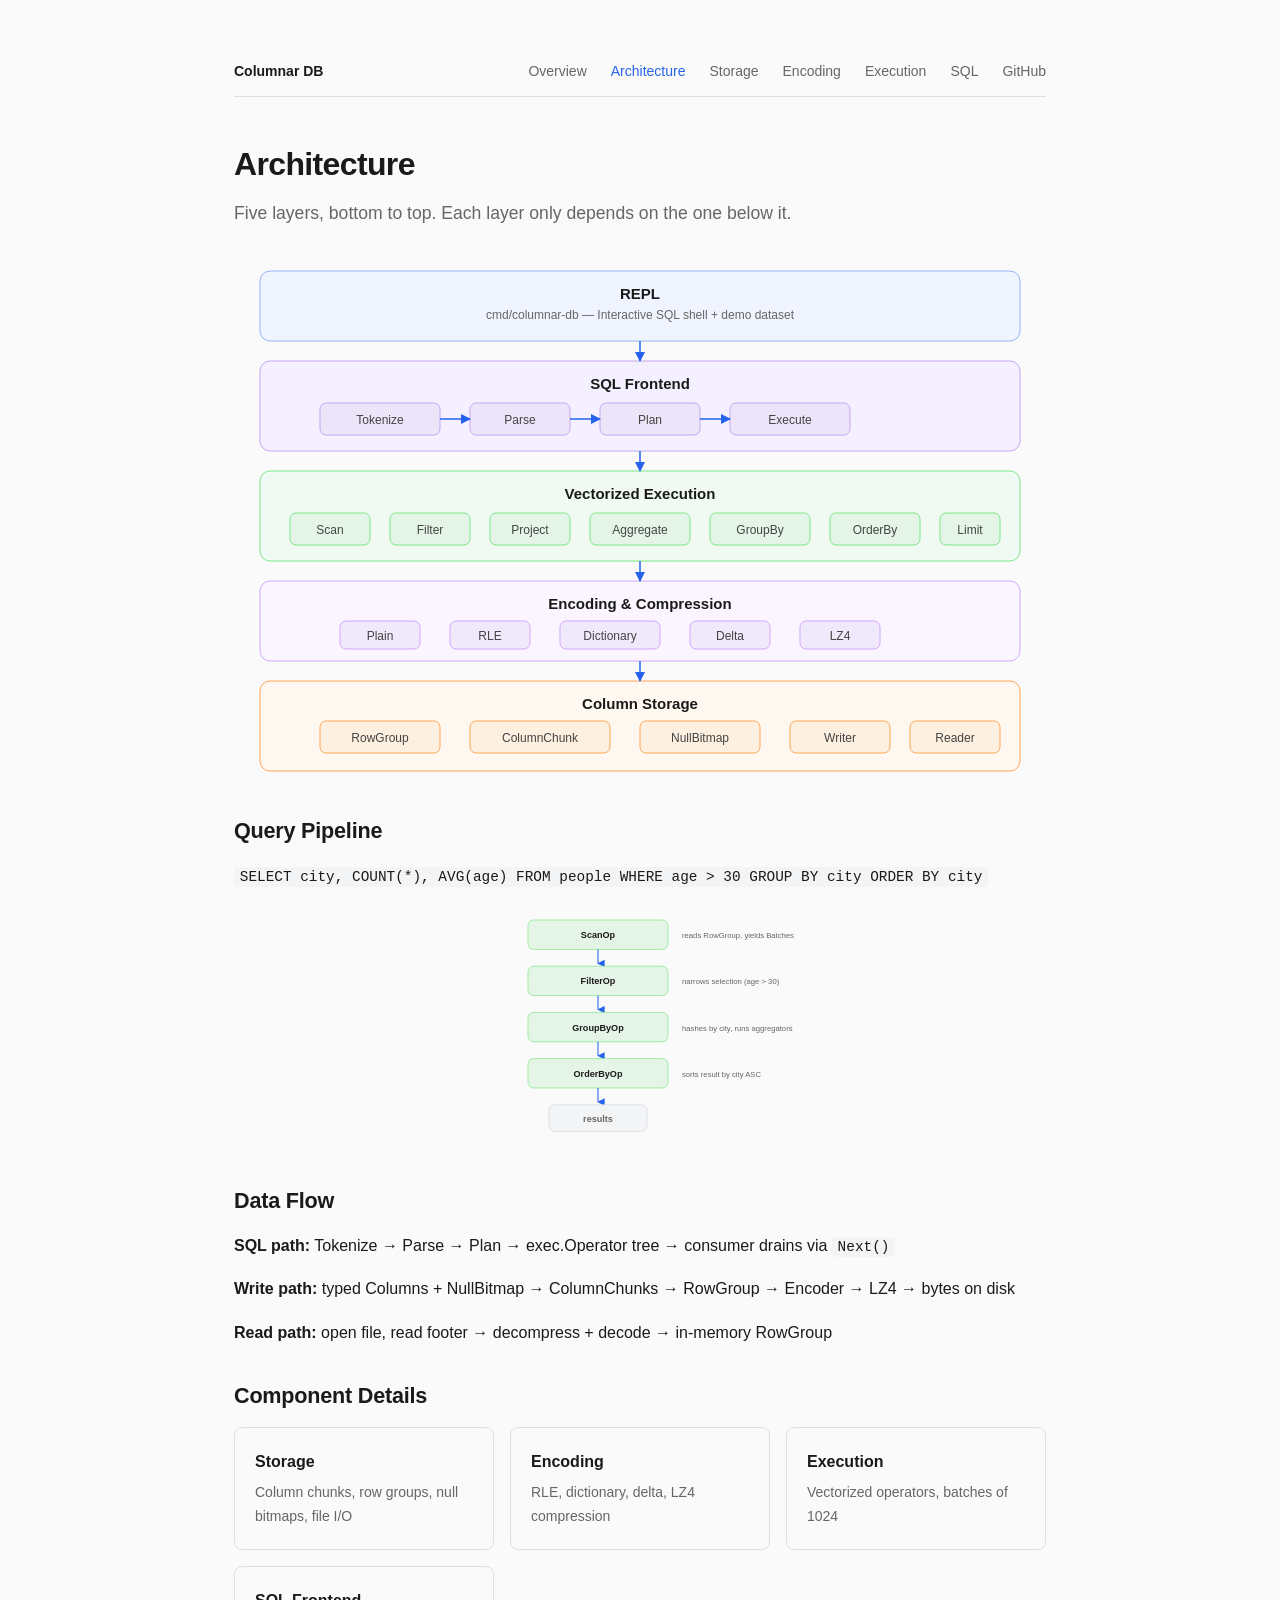
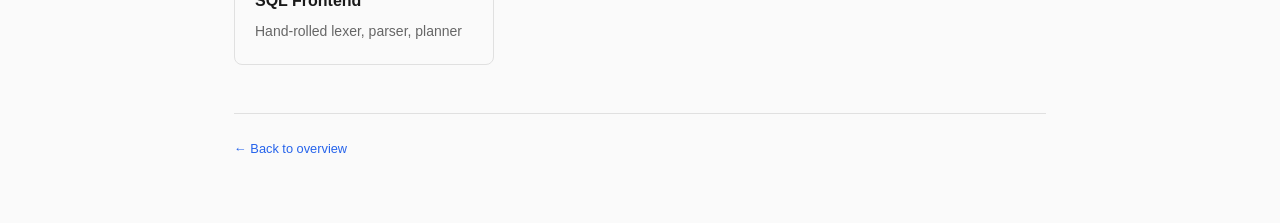
==== commit f8a6d109: "docs: replace ASCII query pipeline with SVG diagram Co-Authored-By: Claude Opus 4.6 (1M context) <no" ====
--- a/docs/architecture.html
+++ b/docs/architecture.html
@@ -123,19 +123,44 @@
 </svg>
 
   <h2>Query Pipeline</h2>
-<pre><code>SELECT city, COUNT(*), AVG(age)
-FROM people WHERE age > 30
-GROUP BY city ORDER BY city
+  <p style="margin-bottom:0.5rem;"><code>SELECT city, COUNT(*), AVG(age) FROM people WHERE age > 30 GROUP BY city ORDER BY city</code></p>
 
-  ScanOp          ← reads RowGroup, yields Batches
-    ↓
-  FilterOp        ← narrows selection (age > 30)
-    ↓
-  GroupByOp       ← hashes by city, runs aggregators
-    ↓
-  OrderByOp       ← sorts result by city ASC
-    ↓
-  results</code></pre>
+<svg viewBox="0 0 600 340" xmlns="http://www.w3.org/2000/svg" font-family="-apple-system, BlinkMacSystemFont, 'Segoe UI', sans-serif" font-size="13" style="max-width:420px;">
+  <defs>
+    <marker id="arrDown" viewBox="0 0 10 10" refX="5" refY="9"
+            markerWidth="7" markerHeight="7" orient="auto">
+      <path d="M 0 0 L 5 10 L 10 0 z" fill="#2563eb"/>
+    </marker>
+  </defs>
+
+  <!-- ScanOp -->
+  <rect x="140" y="10" width="200" height="42" rx="8" fill="#e4f5e7" stroke="#7ee787"/>
+  <text x="240" y="36" text-anchor="middle" fill="#1a1a1a" font-weight="600">ScanOp</text>
+  <text x="360" y="36" fill="#666" font-size="11">reads RowGroup, yields Batches</text>
+  <line x1="240" y1="52" x2="240" y2="72" stroke="#2563eb" stroke-width="1.5" marker-end="url(#arrDown)"/>
+
+  <!-- FilterOp -->
+  <rect x="140" y="76" width="200" height="42" rx="8" fill="#e4f5e7" stroke="#7ee787"/>
+  <text x="240" y="102" text-anchor="middle" fill="#1a1a1a" font-weight="600">FilterOp</text>
+  <text x="360" y="102" fill="#666" font-size="11">narrows selection (age &gt; 30)</text>
+  <line x1="240" y1="118" x2="240" y2="138" stroke="#2563eb" stroke-width="1.5" marker-end="url(#arrDown)"/>
+
+  <!-- GroupByOp -->
+  <rect x="140" y="142" width="200" height="42" rx="8" fill="#e4f5e7" stroke="#7ee787"/>
+  <text x="240" y="168" text-anchor="middle" fill="#1a1a1a" font-weight="600">GroupByOp</text>
+  <text x="360" y="168" fill="#666" font-size="11">hashes by city, runs aggregators</text>
+  <line x1="240" y1="184" x2="240" y2="204" stroke="#2563eb" stroke-width="1.5" marker-end="url(#arrDown)"/>
+
+  <!-- OrderByOp -->
+  <rect x="140" y="208" width="200" height="42" rx="8" fill="#e4f5e7" stroke="#7ee787"/>
+  <text x="240" y="234" text-anchor="middle" fill="#1a1a1a" font-weight="600">OrderByOp</text>
+  <text x="360" y="234" fill="#666" font-size="11">sorts result by city ASC</text>
+  <line x1="240" y1="250" x2="240" y2="270" stroke="#2563eb" stroke-width="1.5" marker-end="url(#arrDown)"/>
+
+  <!-- Results -->
+  <rect x="170" y="274" width="140" height="38" rx="8" fill="#f3f4f6" stroke="#d1d5db"/>
+  <text x="240" y="298" text-anchor="middle" fill="#666" font-weight="600">results</text>
+</svg>
 
   <h2>Data Flow</h2>
   <p><strong>SQL path:</strong> Tokenize → Parse → Plan → exec.Operator tree → consumer drains via <code>Next()</code></p>
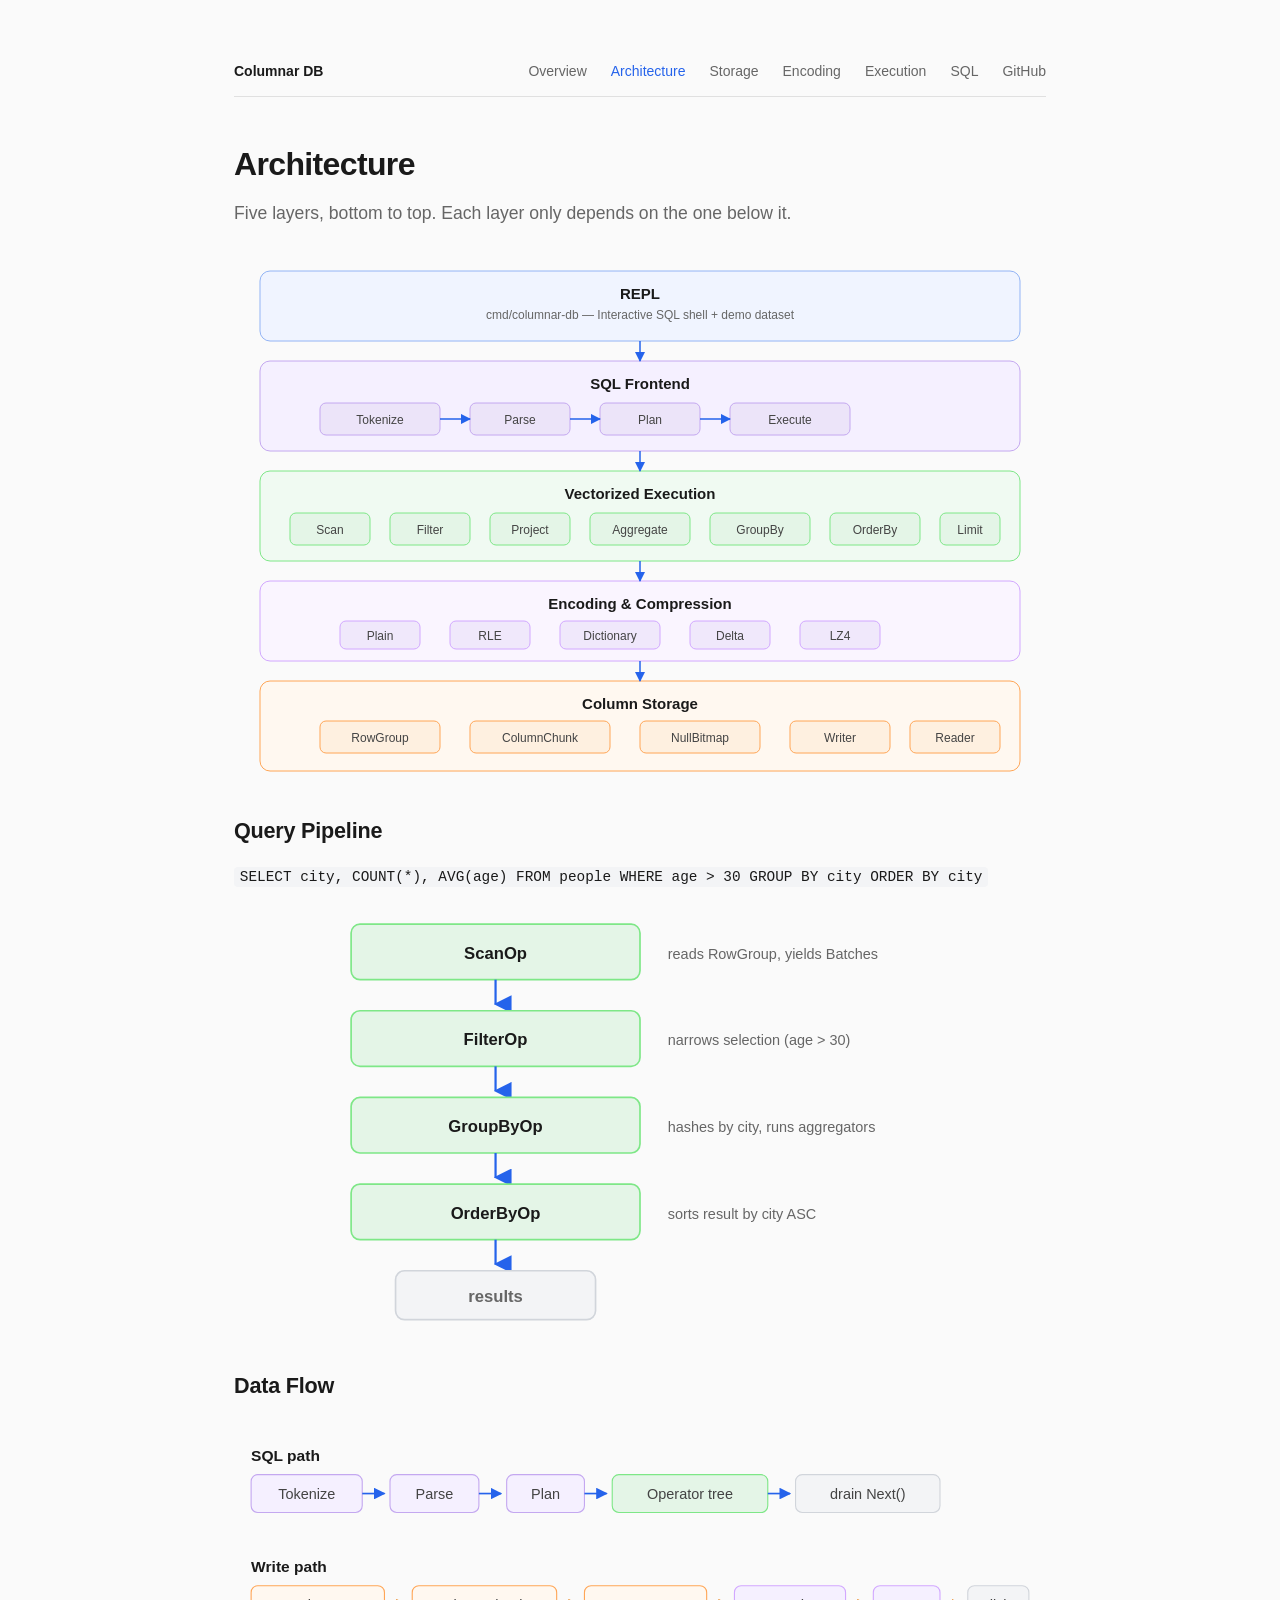
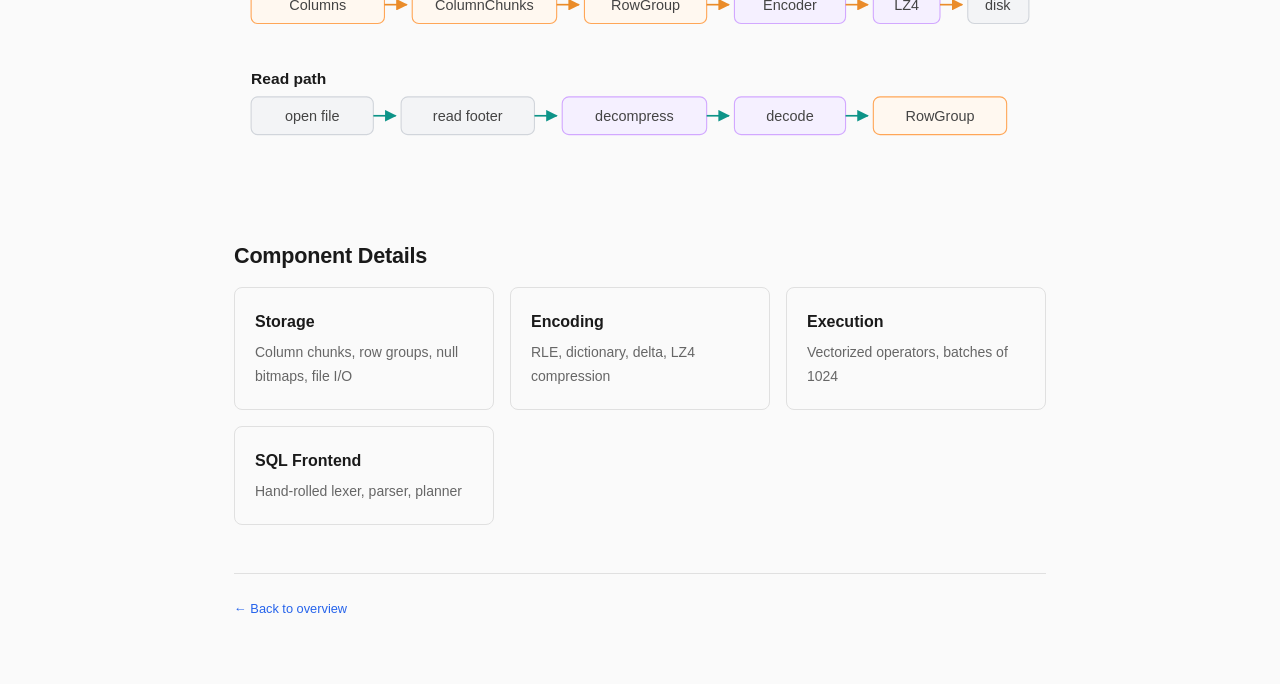
==== commit 94235146: "docs: enlarge query pipeline SVG, add data flow diagrams Co-Authored-By: Claude Opus 4.6 (1M context" ====
--- a/docs/architecture.html
+++ b/docs/architecture.html
@@ -125,47 +125,115 @@
   <h2>Query Pipeline</h2>
   <p style="margin-bottom:0.5rem;"><code>SELECT city, COUNT(*), AVG(age) FROM people WHERE age > 30 GROUP BY city ORDER BY city</code></p>
 
-<svg viewBox="0 0 600 340" xmlns="http://www.w3.org/2000/svg" font-family="-apple-system, BlinkMacSystemFont, 'Segoe UI', sans-serif" font-size="13" style="max-width:420px;">
+<svg viewBox="0 0 720 380" xmlns="http://www.w3.org/2000/svg" font-family="-apple-system, BlinkMacSystemFont, 'Segoe UI', sans-serif" font-size="14">
   <defs>
     <marker id="arrDown" viewBox="0 0 10 10" refX="5" refY="9"
+            markerWidth="8" markerHeight="8" orient="auto">
+      <path d="M 0 0 L 5 10 L 10 0 z" fill="#2563eb"/>
+    </marker>
+  </defs>
+
+  <!-- ScanOp -->
+  <rect x="100" y="10" width="260" height="50" rx="8" fill="#e4f5e7" stroke="#7ee787" stroke-width="1.5"/>
+  <text x="230" y="41" text-anchor="middle" fill="#1a1a1a" font-weight="700" font-size="15">ScanOp</text>
+  <text x="385" y="41" fill="#666" font-size="13">reads RowGroup, yields Batches</text>
+  <line x1="230" y1="60" x2="230" y2="82" stroke="#2563eb" stroke-width="2" marker-end="url(#arrDown)"/>
+
+  <!-- FilterOp -->
+  <rect x="100" y="88" width="260" height="50" rx="8" fill="#e4f5e7" stroke="#7ee787" stroke-width="1.5"/>
+  <text x="230" y="119" text-anchor="middle" fill="#1a1a1a" font-weight="700" font-size="15">FilterOp</text>
+  <text x="385" y="119" fill="#666" font-size="13">narrows selection (age &gt; 30)</text>
+  <line x1="230" y1="138" x2="230" y2="160" stroke="#2563eb" stroke-width="2" marker-end="url(#arrDown)"/>
+
+  <!-- GroupByOp -->
+  <rect x="100" y="166" width="260" height="50" rx="8" fill="#e4f5e7" stroke="#7ee787" stroke-width="1.5"/>
+  <text x="230" y="197" text-anchor="middle" fill="#1a1a1a" font-weight="700" font-size="15">GroupByOp</text>
+  <text x="385" y="197" fill="#666" font-size="13">hashes by city, runs aggregators</text>
+  <line x1="230" y1="216" x2="230" y2="238" stroke="#2563eb" stroke-width="2" marker-end="url(#arrDown)"/>
+
+  <!-- OrderByOp -->
+  <rect x="100" y="244" width="260" height="50" rx="8" fill="#e4f5e7" stroke="#7ee787" stroke-width="1.5"/>
+  <text x="230" y="275" text-anchor="middle" fill="#1a1a1a" font-weight="700" font-size="15">OrderByOp</text>
+  <text x="385" y="275" fill="#666" font-size="13">sorts result by city ASC</text>
+  <line x1="230" y1="294" x2="230" y2="316" stroke="#2563eb" stroke-width="2" marker-end="url(#arrDown)"/>
+
+  <!-- Results -->
+  <rect x="140" y="322" width="180" height="44" rx="8" fill="#f3f4f6" stroke="#d1d5db" stroke-width="1.5"/>
+  <text x="230" y="350" text-anchor="middle" fill="#666" font-weight="700" font-size="15">results</text>
+</svg>
+
+  <h2>Data Flow</h2>
+
+<svg viewBox="0 0 720 340" xmlns="http://www.w3.org/2000/svg" font-family="-apple-system, BlinkMacSystemFont, 'Segoe UI', sans-serif" font-size="13">
+  <defs>
+    <marker id="arrRight" viewBox="0 0 10 10" refX="9" refY="5"
             markerWidth="7" markerHeight="7" orient="auto">
-      <path d="M 0 0 L 5 10 L 10 0 z" fill="#2563eb"/>
+      <path d="M 0 0 L 10 5 L 0 10 z" fill="#2563eb"/>
+    </marker>
+    <marker id="arrRightOrange" viewBox="0 0 10 10" refX="9" refY="5"
+            markerWidth="7" markerHeight="7" orient="auto">
+      <path d="M 0 0 L 10 5 L 0 10 z" fill="#ea8c2a"/>
+    </marker>
+    <marker id="arrRightTeal" viewBox="0 0 10 10" refX="9" refY="5"
+            markerWidth="7" markerHeight="7" orient="auto">
+      <path d="M 0 0 L 10 5 L 0 10 z" fill="#0d9488"/>
     </marker>
   </defs>
 
-  <!-- ScanOp -->
-  <rect x="140" y="10" width="200" height="42" rx="8" fill="#e4f5e7" stroke="#7ee787"/>
-  <text x="240" y="36" text-anchor="middle" fill="#1a1a1a" font-weight="600">ScanOp</text>
-  <text x="360" y="36" fill="#666" font-size="11">reads RowGroup, yields Batches</text>
-  <line x1="240" y1="52" x2="240" y2="72" stroke="#2563eb" stroke-width="1.5" marker-end="url(#arrDown)"/>
-
-  <!-- FilterOp -->
-  <rect x="140" y="76" width="200" height="42" rx="8" fill="#e4f5e7" stroke="#7ee787"/>
-  <text x="240" y="102" text-anchor="middle" fill="#1a1a1a" font-weight="600">FilterOp</text>
-  <text x="360" y="102" fill="#666" font-size="11">narrows selection (age &gt; 30)</text>
-  <line x1="240" y1="118" x2="240" y2="138" stroke="#2563eb" stroke-width="1.5" marker-end="url(#arrDown)"/>
-
-  <!-- GroupByOp -->
-  <rect x="140" y="142" width="200" height="42" rx="8" fill="#e4f5e7" stroke="#7ee787"/>
-  <text x="240" y="168" text-anchor="middle" fill="#1a1a1a" font-weight="600">GroupByOp</text>
-  <text x="360" y="168" fill="#666" font-size="11">hashes by city, runs aggregators</text>
-  <line x1="240" y1="184" x2="240" y2="204" stroke="#2563eb" stroke-width="1.5" marker-end="url(#arrDown)"/>
-
-  <!-- OrderByOp -->
-  <rect x="140" y="208" width="200" height="42" rx="8" fill="#e4f5e7" stroke="#7ee787"/>
-  <text x="240" y="234" text-anchor="middle" fill="#1a1a1a" font-weight="600">OrderByOp</text>
-  <text x="360" y="234" fill="#666" font-size="11">sorts result by city ASC</text>
-  <line x1="240" y1="250" x2="240" y2="270" stroke="#2563eb" stroke-width="1.5" marker-end="url(#arrDown)"/>
-
-  <!-- Results -->
-  <rect x="170" y="274" width="140" height="38" rx="8" fill="#f3f4f6" stroke="#d1d5db"/>
-  <text x="240" y="298" text-anchor="middle" fill="#666" font-weight="600">results</text>
+  <!-- SQL path -->
+  <text x="10" y="30" fill="#1a1a1a" font-weight="700" font-size="14">SQL path</text>
+  <rect x="10"  y="42" width="100" height="34" rx="6" fill="#f5f0ff" stroke="#c4a8f0"/>
+  <text x="60"  y="64" text-anchor="middle" fill="#444">Tokenize</text>
+  <line x1="110" y1="59" x2="130" y2="59" stroke="#2563eb" stroke-width="1.5" marker-end="url(#arrRight)"/>
+  <rect x="135" y="42" width="80"  height="34" rx="6" fill="#f5f0ff" stroke="#c4a8f0"/>
+  <text x="175" y="64" text-anchor="middle" fill="#444">Parse</text>
+  <line x1="215" y1="59" x2="235" y2="59" stroke="#2563eb" stroke-width="1.5" marker-end="url(#arrRight)"/>
+  <rect x="240" y="42" width="70"  height="34" rx="6" fill="#f5f0ff" stroke="#c4a8f0"/>
+  <text x="275" y="64" text-anchor="middle" fill="#444">Plan</text>
+  <line x1="310" y1="59" x2="330" y2="59" stroke="#2563eb" stroke-width="1.5" marker-end="url(#arrRight)"/>
+  <rect x="335" y="42" width="140" height="34" rx="6" fill="#e4f5e7" stroke="#7ee787"/>
+  <text x="405" y="64" text-anchor="middle" fill="#444">Operator tree</text>
+  <line x1="475" y1="59" x2="495" y2="59" stroke="#2563eb" stroke-width="1.5" marker-end="url(#arrRight)"/>
+  <rect x="500" y="42" width="130" height="34" rx="6" fill="#f3f4f6" stroke="#d1d5db"/>
+  <text x="565" y="64" text-anchor="middle" fill="#444">drain Next()</text>
+
+  <!-- Write path -->
+  <text x="10" y="130" fill="#1a1a1a" font-weight="700" font-size="14">Write path</text>
+  <rect x="10"  y="142" width="120" height="34" rx="6" fill="#fff8f0" stroke="#ffa657"/>
+  <text x="70"  y="164" text-anchor="middle" fill="#444">Columns</text>
+  <line x1="130" y1="159" x2="150" y2="159" stroke="#ea8c2a" stroke-width="1.5" marker-end="url(#arrRightOrange)"/>
+  <rect x="155" y="142" width="130" height="34" rx="6" fill="#fff8f0" stroke="#ffa657"/>
+  <text x="220" y="164" text-anchor="middle" fill="#444">ColumnChunks</text>
+  <line x1="285" y1="159" x2="305" y2="159" stroke="#ea8c2a" stroke-width="1.5" marker-end="url(#arrRightOrange)"/>
+  <rect x="310" y="142" width="110" height="34" rx="6" fill="#fff8f0" stroke="#ffa657"/>
+  <text x="365" y="164" text-anchor="middle" fill="#444">RowGroup</text>
+  <line x1="420" y1="159" x2="440" y2="159" stroke="#ea8c2a" stroke-width="1.5" marker-end="url(#arrRightOrange)"/>
+  <rect x="445" y="142" width="100" height="34" rx="6" fill="#f5f0ff" stroke="#d2a8ff"/>
+  <text x="495" y="164" text-anchor="middle" fill="#444">Encoder</text>
+  <line x1="545" y1="159" x2="565" y2="159" stroke="#ea8c2a" stroke-width="1.5" marker-end="url(#arrRightOrange)"/>
+  <rect x="570" y="142" width="60"  height="34" rx="6" fill="#f5f0ff" stroke="#d2a8ff"/>
+  <text x="600" y="164" text-anchor="middle" fill="#444">LZ4</text>
+  <line x1="630" y1="159" x2="650" y2="159" stroke="#ea8c2a" stroke-width="1.5" marker-end="url(#arrRightOrange)"/>
+  <rect x="655" y="142" width="55"  height="34" rx="6" fill="#f3f4f6" stroke="#d1d5db"/>
+  <text x="682" y="164" text-anchor="middle" fill="#444">disk</text>
+
+  <!-- Read path -->
+  <text x="10" y="230" fill="#1a1a1a" font-weight="700" font-size="14">Read path</text>
+  <rect x="10"  y="242" width="110" height="34" rx="6" fill="#f3f4f6" stroke="#d1d5db"/>
+  <text x="65"  y="264" text-anchor="middle" fill="#444">open file</text>
+  <line x1="120" y1="259" x2="140" y2="259" stroke="#0d9488" stroke-width="1.5" marker-end="url(#arrRightTeal)"/>
+  <rect x="145" y="242" width="120" height="34" rx="6" fill="#f3f4f6" stroke="#d1d5db"/>
+  <text x="205" y="264" text-anchor="middle" fill="#444">read footer</text>
+  <line x1="265" y1="259" x2="285" y2="259" stroke="#0d9488" stroke-width="1.5" marker-end="url(#arrRightTeal)"/>
+  <rect x="290" y="242" width="130" height="34" rx="6" fill="#f5f0ff" stroke="#d2a8ff"/>
+  <text x="355" y="264" text-anchor="middle" fill="#444">decompress</text>
+  <line x1="420" y1="259" x2="440" y2="259" stroke="#0d9488" stroke-width="1.5" marker-end="url(#arrRightTeal)"/>
+  <rect x="445" y="242" width="100" height="34" rx="6" fill="#f5f0ff" stroke="#d2a8ff"/>
+  <text x="495" y="264" text-anchor="middle" fill="#444">decode</text>
+  <line x1="545" y1="259" x2="565" y2="259" stroke="#0d9488" stroke-width="1.5" marker-end="url(#arrRightTeal)"/>
+  <rect x="570" y="242" width="120" height="34" rx="6" fill="#fff8f0" stroke="#ffa657"/>
+  <text x="630" y="264" text-anchor="middle" fill="#444">RowGroup</text>
 </svg>
-
-  <h2>Data Flow</h2>
-  <p><strong>SQL path:</strong> Tokenize → Parse → Plan → exec.Operator tree → consumer drains via <code>Next()</code></p>
-  <p><strong>Write path:</strong> typed Columns + NullBitmap → ColumnChunks → RowGroup → Encoder → LZ4 → bytes on disk</p>
-  <p><strong>Read path:</strong> open file, read footer → decompress + decode → in-memory RowGroup</p>
 
   <h2>Component Details</h2>
   <div class="card-grid">
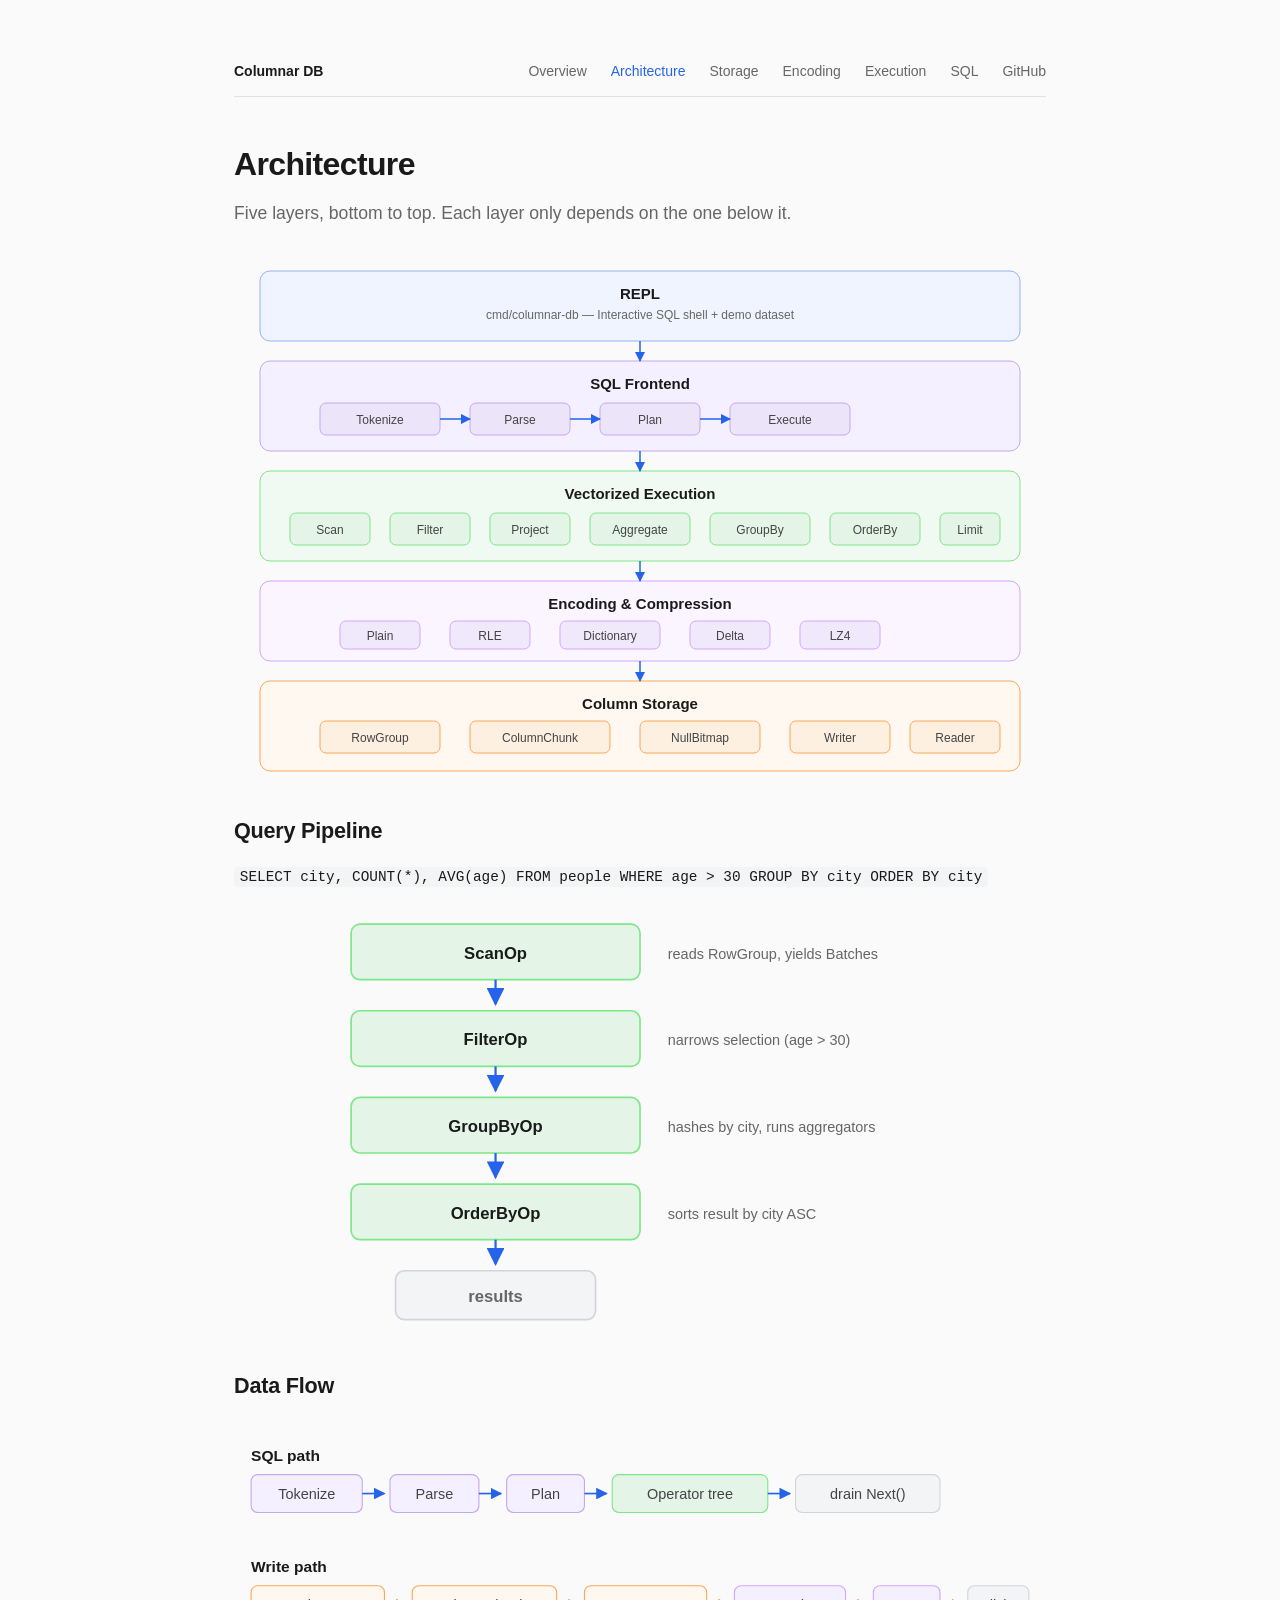
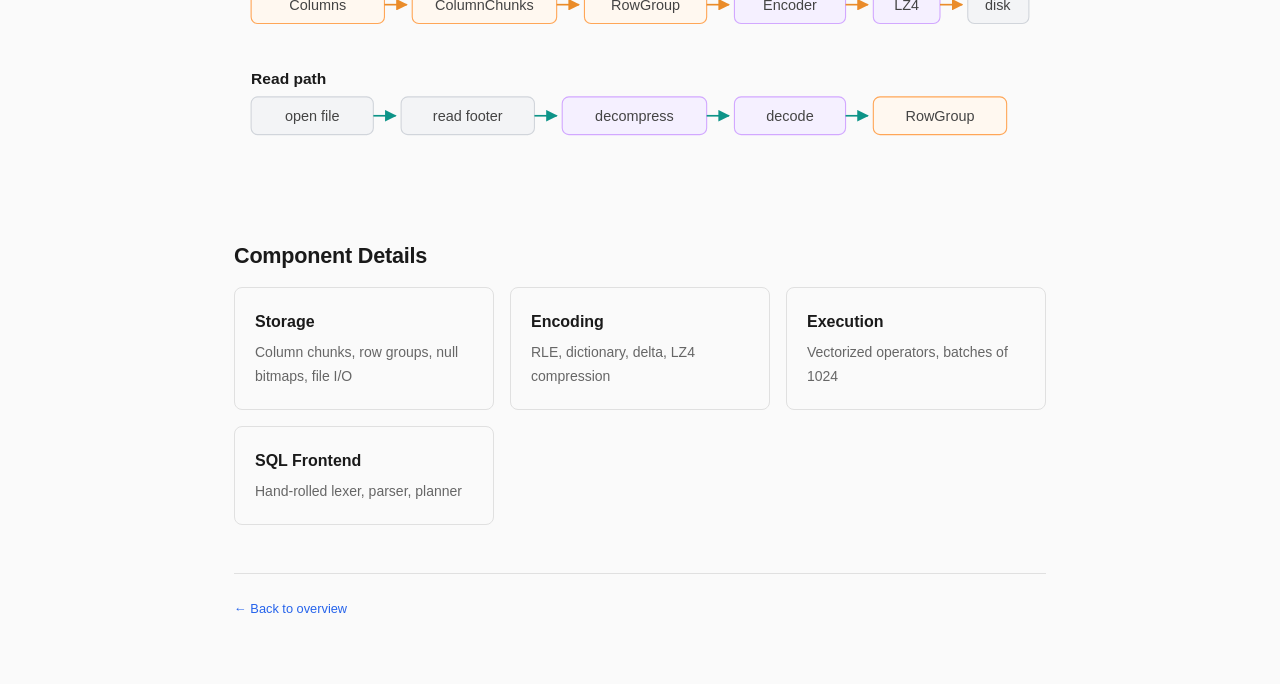
==== commit bc635445: "docs: fix arrow marker orientation in query pipeline SVG Co-Authored-By: Claude Opus 4.6 (1M context" ====
--- a/docs/architecture.html
+++ b/docs/architecture.html
@@ -127,9 +127,9 @@
 
 <svg viewBox="0 0 720 380" xmlns="http://www.w3.org/2000/svg" font-family="-apple-system, BlinkMacSystemFont, 'Segoe UI', sans-serif" font-size="14">
   <defs>
-    <marker id="arrDown" viewBox="0 0 10 10" refX="5" refY="9"
+    <marker id="arrDown" viewBox="0 0 10 10" refX="9" refY="5"
             markerWidth="8" markerHeight="8" orient="auto">
-      <path d="M 0 0 L 5 10 L 10 0 z" fill="#2563eb"/>
+      <path d="M 0 0 L 10 5 L 0 10 z" fill="#2563eb"/>
     </marker>
   </defs>
 
